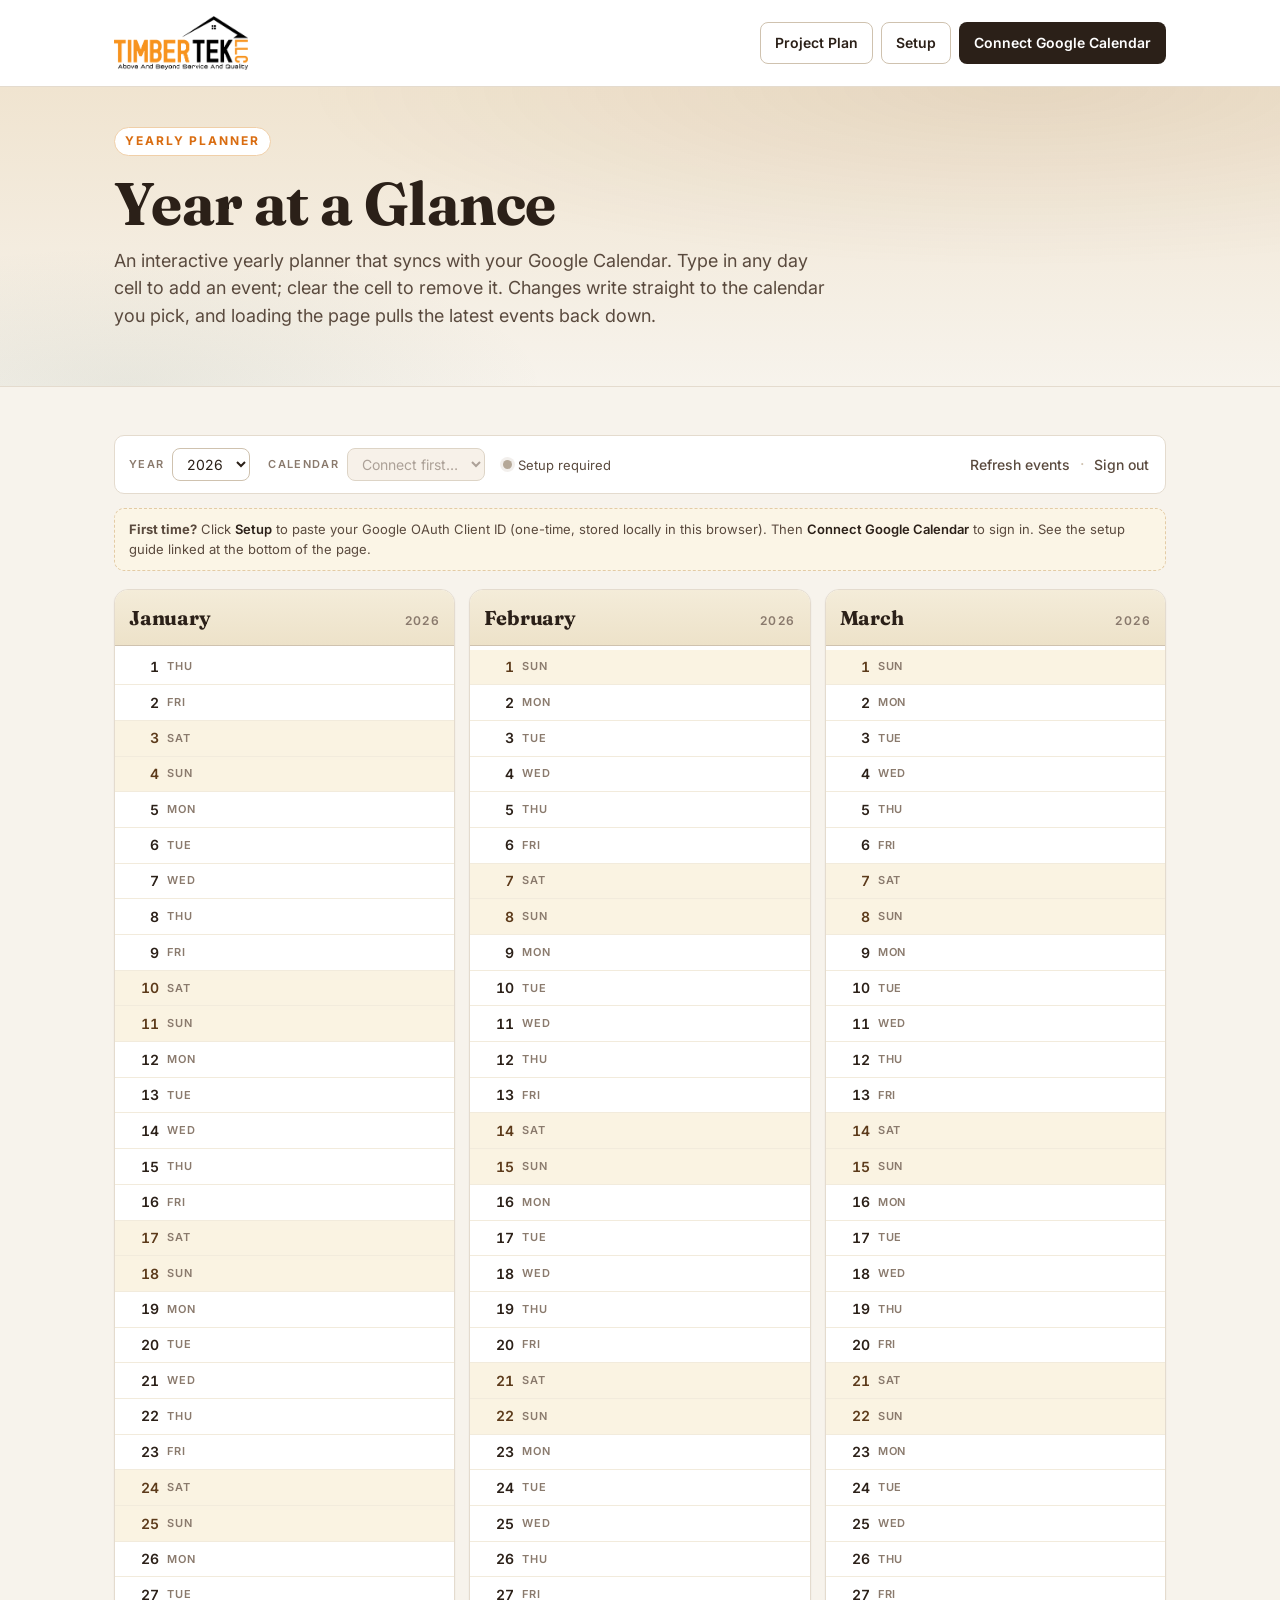
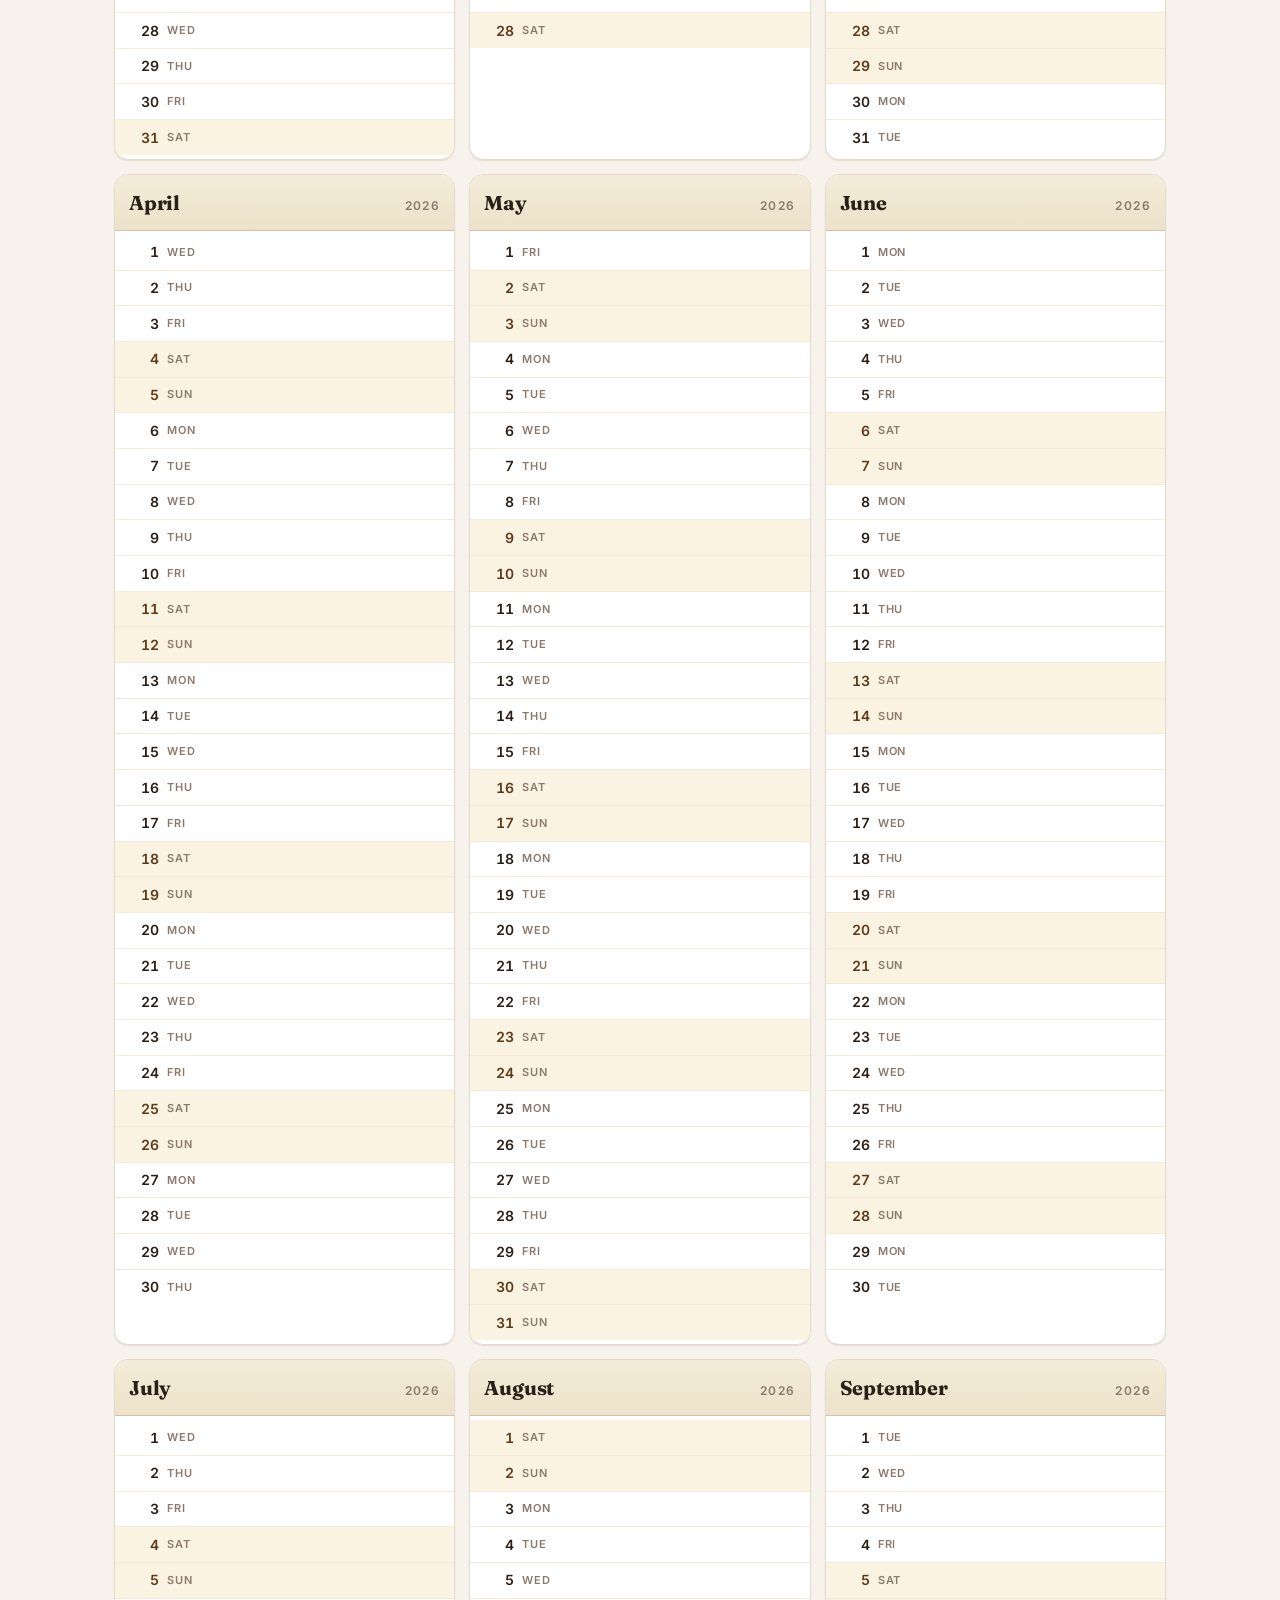
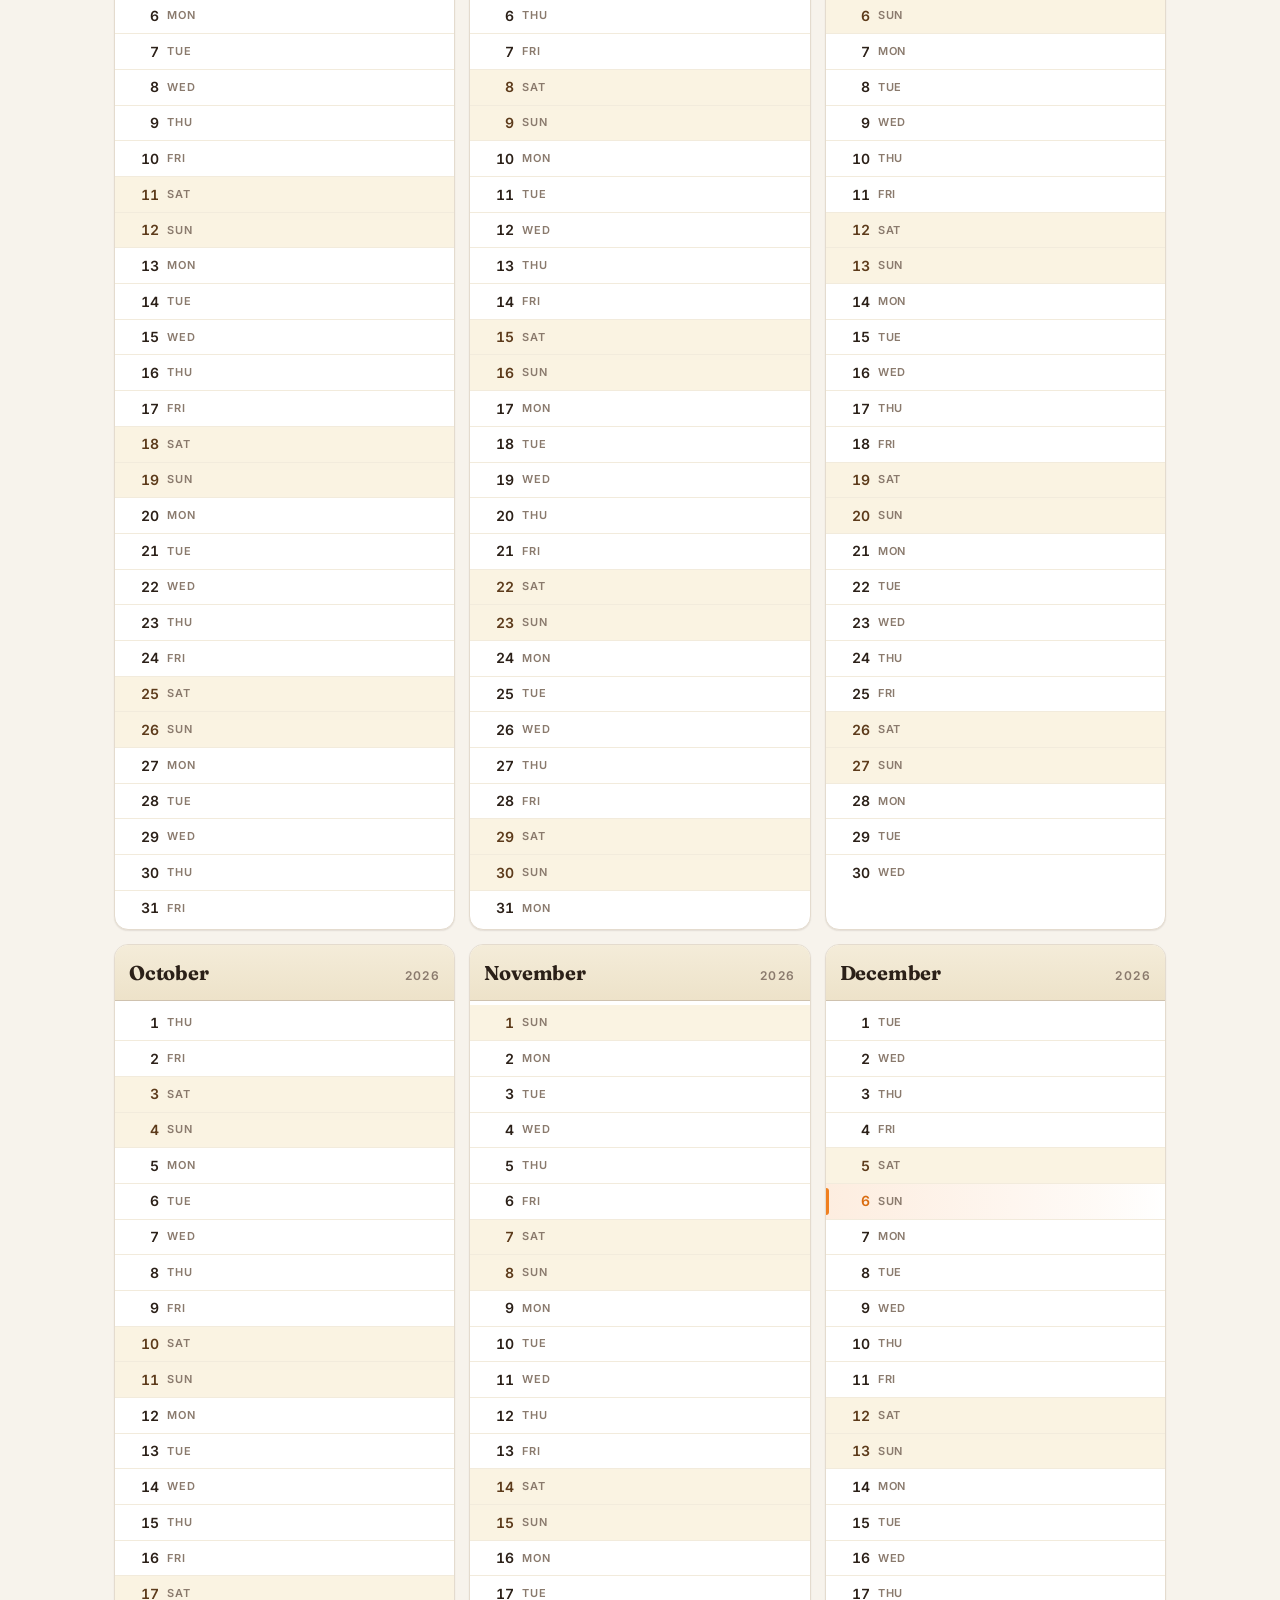
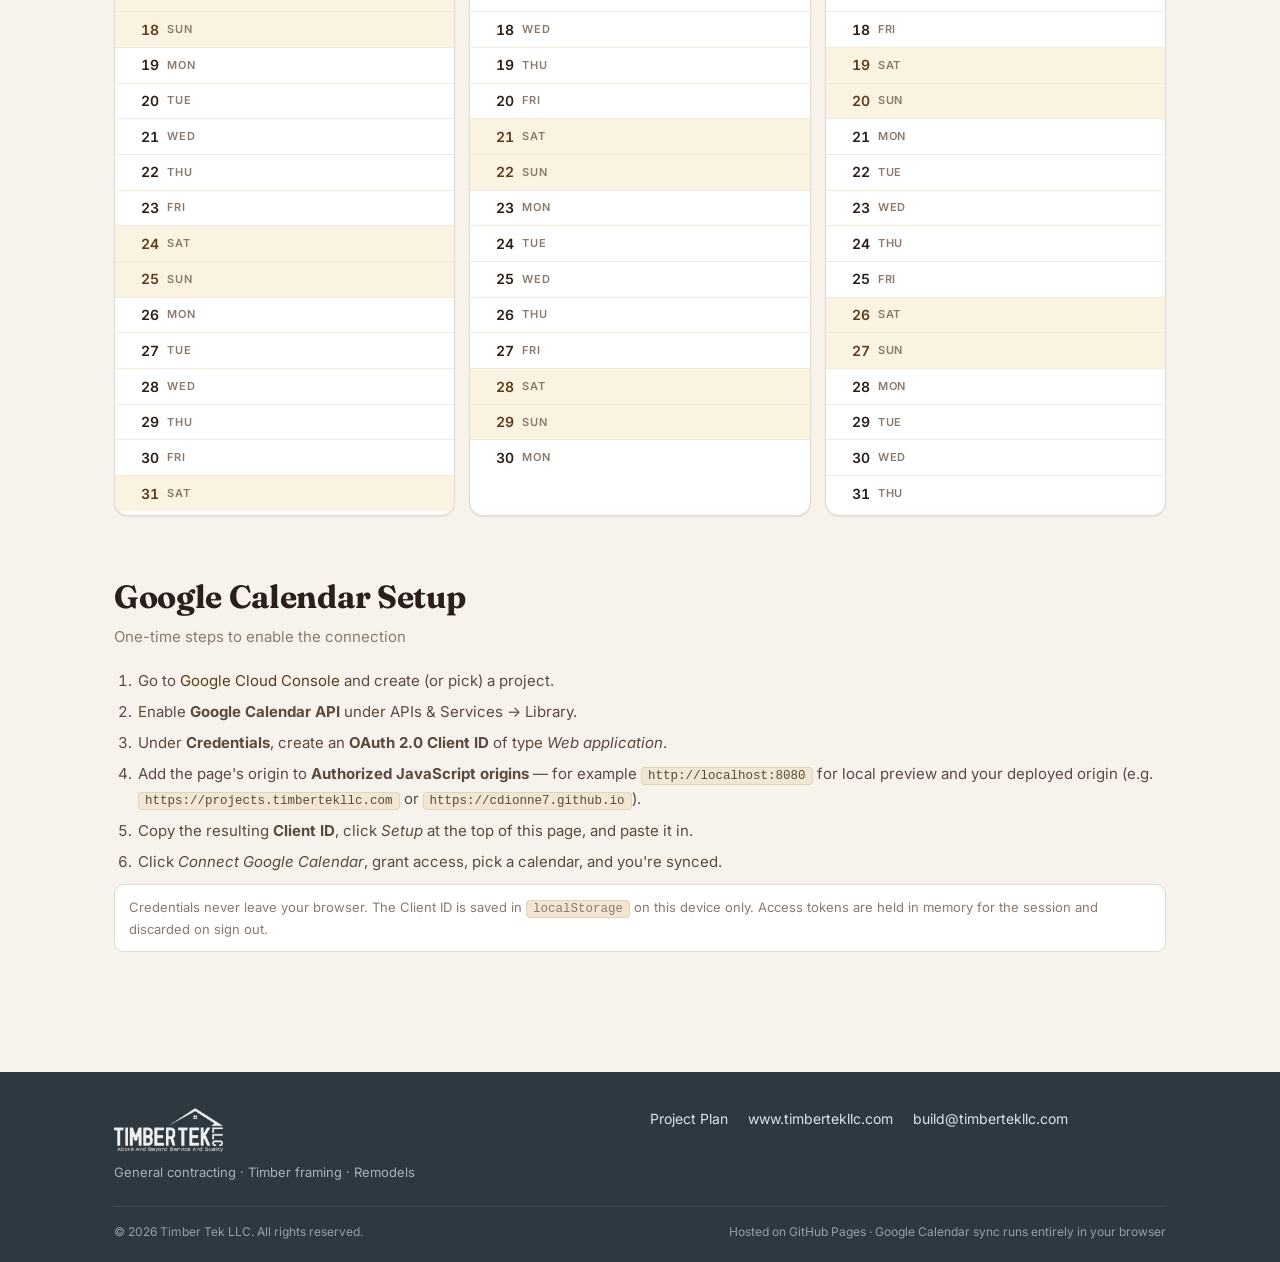
==== calendar.html @ c8330252 "Add interactive yearly planner with Google Calendar two-way sync New calendar.html page renders 12 m" ====
<!DOCTYPE html>
<html lang="en">
<head>
  <meta charset="UTF-8" />
  <meta name="viewport" content="width=device-width, initial-scale=1.0" />
  <title>Yearly Planner — Timber Tek LLC</title>
  <meta name="description" content="Interactive yearly planner with two-way Google Calendar sync." />
  <meta name="theme-color" content="#2b2018" />
  <link rel="preconnect" href="https://fonts.googleapis.com" />
  <link rel="preconnect" href="https://fonts.gstatic.com" crossorigin />
  <link href="https://fonts.googleapis.com/css2?family=Fraunces:opsz,wght@9..144,500;9..144,700&family=Inter:wght@400;500;600;700&display=swap" rel="stylesheet" />
  <link rel="stylesheet" href="styles.css" />
  <link rel="stylesheet" href="calendar.css" />
</head>
<body>
  <a class="skip-link" href="#planner">Skip to content</a>

  <header class="site-header">
    <div class="container header-inner">
      <a class="brand" href="https://www.timbertekllc.com" target="_blank" rel="noopener" aria-label="Timber Tek LLC">
        <img class="brand-logo" src="assets/timbertek-logo.png" alt="Timber Tek LLC — Above And Beyond Service And Quality" width="323" height="130" />
      </a>

      <nav class="header-actions" aria-label="Primary navigation">
        <a class="btn btn-ghost" href="index.html">Project Plan</a>
        <button class="btn btn-ghost" type="button" id="configBtn" title="Set Google OAuth Client ID">Setup</button>
        <button class="btn btn-primary" type="button" id="connectBtn">Connect Google Calendar</button>
      </nav>
    </div>
  </header>

  <section class="hero hero-compact">
    <div class="container hero-inner">
      <div class="hero-eyebrow">Yearly Planner</div>
      <h1 class="hero-title">Year at a Glance</h1>
      <p class="hero-lede">
        An interactive yearly planner that syncs with your Google Calendar. Type in any day cell to add
        an event; clear the cell to remove it. Changes write straight to the calendar you pick, and
        loading the page pulls the latest events back down.
      </p>
    </div>
  </section>

  <main class="container main-content">

    <section id="planner" class="section">
      <div class="planner-toolbar" role="toolbar" aria-label="Planner controls">
        <div class="toolbar-group">
          <label class="toolbar-label" for="yearSelect">Year</label>
          <select id="yearSelect" class="toolbar-select" aria-label="Year"></select>
        </div>

        <div class="toolbar-group">
          <label class="toolbar-label" for="calendarSelect">Calendar</label>
          <select id="calendarSelect" class="toolbar-select" aria-label="Google Calendar" disabled>
            <option value="">Connect first…</option>
          </select>
        </div>

        <div class="toolbar-group toolbar-status">
          <span id="statusDot" class="status-dot status-offline" aria-hidden="true"></span>
          <span id="statusText" class="status-text">Not connected</span>
        </div>

        <div class="toolbar-group toolbar-actions-right">
          <button class="link-btn" type="button" id="refreshBtn" disabled>Refresh events</button>
          <span class="toolbar-sep" aria-hidden="true">&middot;</span>
          <button class="link-btn" type="button" id="signOutBtn" disabled>Sign out</button>
        </div>
      </div>

      <div class="planner-note" id="plannerNote">
        <strong>First time?</strong> Click <em>Setup</em> to paste your Google OAuth Client ID
        (one-time, stored locally in this browser). Then <em>Connect Google Calendar</em> to sign in.
        See the setup guide linked at the bottom of the page.
      </div>

      <div class="year-grid" id="yearGrid" aria-live="polite"></div>
    </section>

    <section class="section" id="setupHelp">
      <header class="section-head">
        <h2 class="section-title">Google Calendar Setup</h2>
        <p class="section-kicker">One-time steps to enable the connection</p>
      </header>
      <ol class="setup-list">
        <li>Go to <a href="https://console.cloud.google.com/" target="_blank" rel="noopener">Google Cloud Console</a> and create (or pick) a project.</li>
        <li>Enable <strong>Google Calendar API</strong> under APIs &amp; Services &rarr; Library.</li>
        <li>Under <strong>Credentials</strong>, create an <strong>OAuth 2.0 Client ID</strong> of type <em>Web application</em>.</li>
        <li>Add the page's origin to <strong>Authorized JavaScript origins</strong> — for example
          <code>http://localhost:8080</code> for local preview and your deployed origin
          (e.g. <code>https://projects.timbertekllc.com</code> or
          <code>https://cdionne7.github.io</code>).</li>
        <li>Copy the resulting <strong>Client ID</strong>, click <em>Setup</em> at the top of this page, and paste it in.</li>
        <li>Click <em>Connect Google Calendar</em>, grant access, pick a calendar, and you're synced.</li>
      </ol>
      <p class="setup-fine">
        Credentials never leave your browser. The Client ID is saved in <code>localStorage</code> on
        this device only. Access tokens are held in memory for the session and discarded on sign out.
      </p>
    </section>
  </main>

  <!-- Config modal -->
  <div class="modal" id="configModal" role="dialog" aria-modal="true" aria-labelledby="configTitle" hidden>
    <div class="modal-backdrop" data-close></div>
    <div class="modal-panel">
      <h2 class="modal-title" id="configTitle">Google OAuth Client ID</h2>
      <p class="modal-desc">
        Paste the Client ID from your Google Cloud project. It looks like
        <code>1234567890-abc...apps.googleusercontent.com</code>.
      </p>
      <label class="modal-field">
        <span>Client ID</span>
        <input type="text" id="clientIdInput" placeholder="xxxxxx.apps.googleusercontent.com" autocomplete="off" spellcheck="false" />
      </label>
      <div class="modal-actions">
        <button type="button" class="btn btn-ghost" data-close>Cancel</button>
        <button type="button" class="btn btn-primary" id="saveConfigBtn">Save</button>
      </div>
    </div>
  </div>

  <footer class="site-footer">
    <div class="container footer-inner">
      <div class="footer-brand">
        <img class="footer-logo" src="assets/timbertek-logo.png" alt="Timber Tek LLC" />
        <div class="footer-tag">General contracting &middot; Timber framing &middot; Remodels</div>
      </div>
      <div class="footer-links">
        <a href="index.html">Project Plan</a>
        <a href="https://www.timbertekllc.com" target="_blank" rel="noopener">www.timbertekllc.com</a>
        <a href="mailto:build@timbertekllc.com">build@timbertekllc.com</a>
      </div>
      <div class="footer-fine">
        <div>&copy; <span id="year"></span> Timber Tek LLC. All rights reserved.</div>
        <div class="footer-note">Hosted on GitHub Pages &middot; Google Calendar sync runs entirely in your browser</div>
      </div>
    </div>
  </footer>

  <script src="https://accounts.google.com/gsi/client" async defer></script>
  <script src="calendar.js" defer></script>
</body>
</html>
---- styles.css ----
/* Stow Barn Remodel — Timber Tek LLC
   Palette: warm neutrals, wood, slate, forest */

:root {
  --bg: #f7f3ec;
  --bg-elev: #ffffff;
  --ink: #2b2018;
  --ink-soft: #5a4a3e;
  --ink-mute: #8a7a6d;
  --line: #e4dbce;
  --line-strong: #cfc2af;

  --wood: #8b5a2b;
  --wood-dark: #5c3a1a;
  --forest: #3a5a3a;
  --forest-dark: #264026;
  --slate: #44525a;
  --slate-dark: #2d3840;
  --barn: #7a2a22;

  /* Pulled from Timber Tek logo */
  --ttek-orange: #f08020;
  --ttek-orange-dark: #d96c10;

  --accent: var(--ttek-orange-dark);
  --accent-ink: #fff;

  --radius: 10px;
  --radius-lg: 14px;
  --shadow-sm: 0 1px 2px rgba(43, 32, 24, 0.06), 0 1px 1px rgba(43, 32, 24, 0.04);
  --shadow-md: 0 2px 4px rgba(43, 32, 24, 0.06), 0 6px 16px rgba(43, 32, 24, 0.08);
  --shadow-lg: 0 4px 8px rgba(43, 32, 24, 0.08), 0 16px 32px rgba(43, 32, 24, 0.10);

  --font-sans: "Inter", system-ui, -apple-system, Segoe UI, Roboto, Helvetica, Arial, sans-serif;
  --font-serif: "Fraunces", Georgia, "Times New Roman", serif;

  --max-w: 1100px;
}

/* Reset */
*, *::before, *::after { box-sizing: border-box; }
html { -webkit-text-size-adjust: 100%; scroll-behavior: smooth; }
body {
  margin: 0;
  font-family: var(--font-sans);
  font-size: 16px;
  line-height: 1.55;
  color: var(--ink);
  background: var(--bg);
  -webkit-font-smoothing: antialiased;
  -moz-osx-font-smoothing: grayscale;
}
img { max-width: 100%; display: block; }
button { font: inherit; cursor: pointer; border: 0; background: transparent; color: inherit; }
a { color: var(--wood-dark); text-decoration: none; }
a:hover { text-decoration: underline; }

.container {
  width: 100%;
  max-width: var(--max-w);
  margin: 0 auto;
  padding: 0 24px;
}

/* Accessibility */
.skip-link {
  position: absolute; left: -9999px; top: 0;
  background: var(--ink); color: #fff; padding: 8px 12px; border-radius: 0 0 8px 0;
}
.skip-link:focus { left: 0; z-index: 100; }

:focus-visible {
  outline: 2px solid var(--wood-dark);
  outline-offset: 2px;
  border-radius: 4px;
}

/* Header */
.site-header {
  background: var(--bg-elev);
  border-bottom: 1px solid var(--line);
  position: sticky; top: 0; z-index: 10;
  backdrop-filter: saturate(1.1);
}
.header-inner {
  display: flex; align-items: center; justify-content: space-between;
  padding-top: 16px; padding-bottom: 16px; gap: 16px;
}
.brand {
  display: inline-flex; align-items: center;
  text-decoration: none;
}
.brand:hover { text-decoration: none; }
.brand-logo {
  height: 54px;
  width: auto;
  display: block;
}

.header-actions { display: flex; gap: 8px; align-items: center; flex-wrap: wrap; }

/* Buttons */
.btn {
  display: inline-flex; align-items: center; justify-content: center;
  padding: 9px 14px; border-radius: 8px;
  font-weight: 600; font-size: 14px;
  border: 1px solid transparent;
  transition: background-color 0.15s ease, border-color 0.15s ease, color 0.15s ease, transform 0.05s ease;
  text-decoration: none; white-space: nowrap;
}
.btn:hover { text-decoration: none; }
.btn:active { transform: translateY(1px); }

.btn-primary { background: var(--ink); color: #fff; }
.btn-primary:hover { background: #3a2b20; }

.btn-ghost {
  background: transparent; color: var(--ink);
  border-color: var(--line-strong);
}
.btn-ghost:hover { background: #f0e7d6; border-color: var(--wood); }

.link-btn {
  color: var(--ink-soft); font-size: 14px; font-weight: 500;
  padding: 4px 2px;
}
.link-btn:hover { color: var(--wood-dark); text-decoration: underline; }

/* Hero */
.hero {
  background:
    linear-gradient(180deg, #f0e4d0 0%, var(--bg) 100%);
  border-bottom: 1px solid var(--line);
  padding: 56px 0 48px;
  position: relative;
  overflow: hidden;
}
.hero::after {
  content: ""; position: absolute; inset: 0;
  background:
    radial-gradient(1200px 300px at 80% 0%, rgba(139, 90, 43, 0.10), transparent 60%),
    radial-gradient(600px 200px at 10% 100%, rgba(58, 90, 58, 0.08), transparent 70%);
  pointer-events: none;
}
.hero-inner { position: relative; z-index: 1; }
.hero-eyebrow {
  display: inline-block; font-size: 12px; letter-spacing: 0.16em; text-transform: uppercase;
  color: var(--ttek-orange-dark); font-weight: 700;
  padding: 4px 10px; border: 1px solid #f0cfa8; border-radius: 999px; background: #fff;
}
.hero-title {
  font-family: var(--font-serif);
  font-weight: 700;
  font-size: clamp(40px, 6vw, 60px);
  line-height: 1.05;
  letter-spacing: -0.01em;
  margin: 16px 0 12px;
}
.hero-lede {
  font-size: clamp(16px, 1.6vw, 18px);
  color: var(--ink-soft);
  max-width: 720px; margin: 0 0 28px;
}
.hero-meta {
  display: flex; flex-wrap: wrap; gap: 20px 32px;
  padding-top: 20px; border-top: 1px dashed var(--line-strong);
}
.meta-item { display: flex; flex-direction: column; }
.meta-label {
  font-size: 11px; letter-spacing: 0.12em; text-transform: uppercase; color: var(--ink-mute); font-weight: 600;
}
.meta-value { font-weight: 600; color: var(--ink); margin-top: 2px; }

/* Main sections */
.main-content { padding: 48px 24px 24px; }
.section { margin-bottom: 56px; scroll-margin-top: 80px; }
.section-head { margin-bottom: 20px; }
.section-title {
  font-family: var(--font-serif);
  font-weight: 700;
  font-size: clamp(26px, 3vw, 32px);
  margin: 0 0 4px;
  letter-spacing: -0.01em;
}
.section-kicker { color: var(--ink-mute); margin: 0; font-size: 15px; }

/* Overview grid */
.overview-grid {
  display: grid;
  grid-template-columns: repeat(auto-fill, minmax(220px, 1fr));
  gap: 12px;
}
.overview-card {
  background: var(--bg-elev);
  border: 1px solid var(--line);
  border-radius: var(--radius);
  padding: 14px 16px;
  box-shadow: var(--shadow-sm);
  display: flex; align-items: center; gap: 10px;
  font-weight: 500;
}
.overview-dot {
  width: 8px; height: 8px; border-radius: 50%; flex: 0 0 auto;
  background: var(--wood);
}

/* Schedule toolbar */
.schedule-toolbar {
  display: flex; flex-wrap: wrap; justify-content: space-between; align-items: center;
  gap: 12px; margin-bottom: 16px;
  padding: 12px 14px;
  background: var(--bg-elev);
  border: 1px solid var(--line);
  border-radius: var(--radius);
}
.filter-group { display: flex; flex-wrap: wrap; gap: 6px; }
.chip {
  font-size: 13px; font-weight: 500;
  padding: 6px 12px;
  border-radius: 999px;
  border: 1px solid var(--line-strong);
  background: #fff;
  color: var(--ink-soft);
  transition: background 0.15s ease, color 0.15s ease, border-color 0.15s ease;
}
.chip:hover { background: #f0e7d6; color: var(--ink); }
.chip-active {
  background: var(--ink); color: #fff; border-color: var(--ink);
}
.chip-active:hover { background: var(--ink); color: #fff; }
.toolbar-actions { display: flex; align-items: center; gap: 4px; }
.toolbar-sep { color: var(--line-strong); }

/* Timeline */
.timeline {
  list-style: none; margin: 0; padding: 0;
  position: relative;
}
.timeline::before {
  content: ""; position: absolute;
  left: 18px; top: 8px; bottom: 8px;
  width: 2px;
  background: linear-gradient(180deg, var(--line-strong) 0%, var(--line) 100%);
  border-radius: 2px;
}

.phase {
  position: relative;
  margin-left: 48px;
  margin-bottom: 14px;
  background: var(--bg-elev);
  border: 1px solid var(--line);
  border-radius: var(--radius-lg);
  box-shadow: var(--shadow-sm);
  transition: box-shadow 0.2s ease, border-color 0.2s ease;
}
.phase:hover { box-shadow: var(--shadow-md); border-color: var(--line-strong); }
.phase.phase-open { box-shadow: var(--shadow-md); }
.phase.is-hidden { display: none; }

.phase::before {
  content: ""; position: absolute;
  left: -37px; top: 24px;
  width: 14px; height: 14px;
  border-radius: 50%;
  background: var(--bg-elev);
  border: 3px solid var(--ttek-orange);
  box-shadow: 0 0 0 3px var(--bg);
}

.phase-head {
  width: 100%;
  display: grid;
  grid-template-columns: auto 1fr auto;
  align-items: center;
  gap: 14px;
  padding: 18px 20px;
  text-align: left;
  border-radius: var(--radius-lg);
}
.phase-head:hover { background: #faf5ea; }
.phase-index {
  font-family: var(--font-serif); font-size: 22px; font-weight: 700;
  color: var(--ttek-orange-dark);
  min-width: 32px;
}
.phase-title-wrap { min-width: 0; }
.phase-timeframe {
  font-size: 12px; letter-spacing: 0.12em; text-transform: uppercase;
  color: var(--ink-mute); font-weight: 600;
}
.phase-title {
  font-family: var(--font-serif);
  font-size: 20px; font-weight: 700; margin: 2px 0 0;
  letter-spacing: -0.005em;
}
.phase-meta {
  display: flex; align-items: center; gap: 10px;
}
.phase-caret {
  width: 24px; height: 24px; display: grid; place-items: center;
  color: var(--ink-mute);
  transition: transform 0.2s ease;
}
.phase-open .phase-caret { transform: rotate(180deg); }

.phase-body {
  display: none;
  padding: 0 20px 20px;
  border-top: 1px solid var(--line);
}
.phase-open .phase-body { display: block; padding-top: 16px; }

.phase-focus {
  color: var(--ink-soft);
  font-size: 14px;
  margin: 0 0 14px;
  padding-left: 12px;
  border-left: 3px solid var(--line-strong);
}
.phase-tasks {
  list-style: none; padding: 0; margin: 0;
  display: grid; gap: 8px;
}
.phase-tasks li {
  display: grid;
  grid-template-columns: 20px 1fr;
  gap: 10px;
  align-items: start;
  font-size: 15px;
  color: var(--ink);
}
.phase-tasks li::before {
  content: ""; display: block;
  width: 6px; height: 6px; border-radius: 50%;
  background: var(--wood);
  margin-top: 9px; margin-left: 6px;
}

/* Category tags */
.tag {
  display: inline-flex; align-items: center; gap: 6px;
  font-size: 11px; font-weight: 700; letter-spacing: 0.08em; text-transform: uppercase;
  padding: 4px 10px; border-radius: 999px;
  border: 1px solid transparent;
}
.tag::before {
  content: ""; width: 6px; height: 6px; border-radius: 50%; background: currentColor;
}
.tag-Milestone   { color: #6a4a0f; background: #fbf1d9; border-color: #ead7a8; }
.tag-Structural  { color: var(--wood-dark); background: #f4e4cf; border-color: #e3cba5; }
.tag-Concrete    { color: var(--slate-dark); background: #e4e8eb; border-color: #c9d1d8; }
.tag-Roofing     { color: #5a2a22; background: #f1dad6; border-color: #e1bab5; }
.tag-Exterior    { color: var(--forest-dark); background: #dde7dd; border-color: #bdcebd; }
.tag-Electrical  { color: #6b4e00; background: #fbf0c2; border-color: #ead58b; }
.tag-Finish      { color: #3a3344; background: #e4e0ec; border-color: #c8c0d6; }

/* Scope */
.scope-grid {
  display: grid;
  grid-template-columns: repeat(auto-fill, minmax(260px, 1fr));
  gap: 14px;
}
.scope-card {
  background: var(--bg-elev);
  border: 1px solid var(--line);
  border-radius: var(--radius);
  padding: 18px 18px 16px;
  box-shadow: var(--shadow-sm);
}
.scope-card h3 {
  font-family: var(--font-serif);
  font-size: 18px; margin: 0 0 10px;
  display: flex; align-items: center; gap: 8px;
}
.scope-card h3::before {
  content: ""; width: 10px; height: 10px; border-radius: 2px;
  background: var(--wood);
}
.scope-card ul { list-style: none; padding: 0; margin: 0; display: grid; gap: 6px; }
.scope-card li { font-size: 14px; color: var(--ink-soft); padding-left: 14px; position: relative; }
.scope-card li::before {
  content: "·"; position: absolute; left: 4px; top: -2px; color: var(--wood); font-weight: 700;
}

/* Notes */
.callout {
  margin: 0 0 24px;
  padding: 18px 22px;
  border-left: 4px solid var(--forest);
  background: #eef2ea;
  color: var(--ink);
  border-radius: 0 var(--radius) var(--radius) 0;
  font-style: italic;
}
.notes-grid {
  display: grid;
  grid-template-columns: repeat(auto-fit, minmax(280px, 1fr));
  gap: 14px;
}
.note-card {
  background: var(--bg-elev);
  border: 1px solid var(--line);
  border-radius: var(--radius);
  padding: 18px 20px;
  box-shadow: var(--shadow-sm);
}
.note-card h3 {
  font-family: var(--font-serif); font-size: 18px; margin: 0 0 8px;
}
.note-card p { margin: 0; color: var(--ink-soft); font-size: 15px; }

/* Footer */
.site-footer {
  margin-top: 40px;
  background: var(--slate-dark);
  color: #dfe3e7;
  padding: 36px 0 24px;
}
.footer-inner {
  display: grid; gap: 20px;
  grid-template-columns: 1fr;
}
.footer-logo {
  height: 44px; width: auto; display: block; margin-bottom: 10px;
  filter: brightness(0) invert(1) opacity(0.92);
}
.footer-name { font-family: var(--font-serif); font-weight: 700; font-size: 20px; color: #fff; }
.footer-tag { font-size: 13px; color: #a9b2ba; margin-top: 2px; }
.footer-links { display: flex; flex-wrap: wrap; gap: 8px 20px; }
.footer-links a { color: #dfe3e7; font-size: 14px; }
.footer-links a:hover { color: #fff; }
.footer-fine {
  display: flex; justify-content: space-between; flex-wrap: wrap; gap: 6px;
  font-size: 12px; color: #97a0a8;
  border-top: 1px solid #3c4a54;
  padding-top: 16px; margin-top: 4px;
}

/* Responsive */
@media (min-width: 720px) {
  .footer-inner {
    grid-template-columns: 1fr 1fr;
    align-items: start;
  }
  .footer-fine { grid-column: 1 / -1; }
}
@media (max-width: 640px) {
  .header-inner { flex-direction: column; align-items: flex-start; gap: 12px; }
  .brand-logo { height: 46px; }
  .header-actions { width: 100%; }
  .header-actions .btn { flex: 1; }
  .phase { margin-left: 36px; }
  .phase::before { left: -28px; }
  .timeline::before { left: 10px; }
  .phase-head { grid-template-columns: 1fr auto; padding: 16px; }
  .phase-index { display: none; }
}

/* Print */
@media print {
  :root { --bg: #fff; }
  body { background: #fff; color: #000; font-size: 11pt; }
  .site-header, .site-footer, .schedule-toolbar, .hero::after { display: none !important; }
  .hero { padding: 16px 0; background: #fff; border-bottom: 1px solid #000; }
  .hero-title { font-size: 28pt; }
  .hero-lede { font-size: 11pt; color: #333; }
  .main-content { padding: 12px 0; }
  .section { margin-bottom: 20px; page-break-inside: avoid; }
  .overview-card, .scope-card, .note-card, .phase, .callout {
    box-shadow: none;
    border-color: #ccc;
  }
  .phase-body { display: block !important; padding: 0 16px 14px; }
  .phase-caret { display: none; }
  .timeline::before { background: #bbb; }
  .phase::before { border-color: #555; box-shadow: 0 0 0 3px #fff; }
  a { color: #000; text-decoration: none; }
  .btn, .link-btn { display: none; }
}
---- calendar.css ----
/* Yearly planner — additive styles on top of styles.css */

.hero-compact { padding: 40px 0 28px; }

/* Toolbar */
.planner-toolbar {
  display: flex; flex-wrap: wrap; align-items: center; gap: 12px 18px;
  padding: 12px 14px;
  margin-bottom: 14px;
  background: var(--bg-elev);
  border: 1px solid var(--line);
  border-radius: var(--radius);
}
.toolbar-group {
  display: flex; align-items: center; gap: 8px;
}
.toolbar-label {
  font-size: 11px; letter-spacing: 0.12em; text-transform: uppercase;
  color: var(--ink-mute); font-weight: 600;
}
.toolbar-select {
  font: inherit;
  font-size: 14px;
  padding: 6px 10px;
  border-radius: 8px;
  border: 1px solid var(--line-strong);
  background: #fff;
  color: var(--ink);
}
.toolbar-select:disabled {
  color: var(--ink-mute);
  background: #f4ece0;
  cursor: not-allowed;
}
.toolbar-actions-right { margin-left: auto; }
.toolbar-status { gap: 6px; }

.status-dot {
  width: 9px; height: 9px; border-radius: 50%;
  display: inline-block;
  background: var(--ink-mute);
  box-shadow: 0 0 0 3px rgba(138, 122, 109, 0.15);
}
.status-offline { background: #b5a898; box-shadow: 0 0 0 3px rgba(181, 168, 152, 0.18); }
.status-ok      { background: #3a8a3a; box-shadow: 0 0 0 3px rgba(58, 138, 58, 0.18); }
.status-busy    { background: var(--ttek-orange); box-shadow: 0 0 0 3px rgba(240, 128, 32, 0.20); animation: pulse 1.1s ease-in-out infinite; }
.status-error   { background: var(--barn); box-shadow: 0 0 0 3px rgba(122, 42, 34, 0.22); }

@keyframes pulse {
  0%,100% { transform: scale(1);   opacity: 1; }
  50%     { transform: scale(1.25); opacity: 0.65; }
}
.status-text { font-size: 13px; color: var(--ink-soft); }

.planner-note {
  font-size: 13px;
  color: var(--ink-soft);
  background: #fbf5e6;
  border: 1px dashed #e3cba5;
  border-radius: var(--radius);
  padding: 10px 14px;
  margin-bottom: 18px;
}
.planner-note em { font-style: normal; font-weight: 600; color: var(--ink); }
.planner-note.is-hidden { display: none; }

/* Year grid */
.year-grid {
  display: grid;
  grid-template-columns: repeat(auto-fill, minmax(280px, 1fr));
  gap: 14px;
}

.month-card {
  background: var(--bg-elev);
  border: 1px solid var(--line);
  border-radius: var(--radius-lg);
  box-shadow: var(--shadow-sm);
  overflow: hidden;
  display: flex;
  flex-direction: column;
}

.month-head {
  display: flex; align-items: baseline; justify-content: space-between;
  padding: 12px 14px;
  background: linear-gradient(180deg, #f4ecd9 0%, #ede2c9 100%);
  border-bottom: 1px solid var(--line-strong);
}
.month-name {
  font-family: var(--font-serif);
  font-weight: 700;
  font-size: 20px;
  letter-spacing: -0.01em;
  margin: 0;
  color: var(--ink);
}
.month-year {
  font-size: 12px;
  letter-spacing: 0.12em;
  text-transform: uppercase;
  color: var(--ink-mute);
  font-weight: 600;
}

.day-list {
  list-style: none;
  margin: 0;
  padding: 4px 0;
}

.day-row {
  display: grid;
  grid-template-columns: 34px 42px 1fr;
  align-items: center;
  gap: 8px;
  padding: 3px 10px;
  border-top: 1px solid #f2ebdc;
  min-height: 32px;
  position: relative;
}
.day-row:first-child { border-top: 0; }

.day-num {
  text-align: right;
  font-variant-numeric: tabular-nums;
  font-weight: 600;
  color: var(--ink);
  font-size: 14px;
}
.day-dow {
  font-size: 11px;
  letter-spacing: 0.08em;
  text-transform: uppercase;
  color: var(--ink-mute);
  font-weight: 600;
}

.day-row.is-weekend { background: #faf3e2; }
.day-row.is-weekend .day-num { color: var(--wood-dark); }
.day-row.is-today {
  background: linear-gradient(90deg, rgba(240,128,32,0.14) 0%, rgba(240,128,32,0.04) 80%, transparent 100%);
}
.day-row.is-today .day-num { color: var(--ttek-orange-dark); }
.day-row.is-today::before {
  content: ""; position: absolute; left: 0; top: 4px; bottom: 4px;
  width: 3px; background: var(--ttek-orange); border-radius: 0 3px 3px 0;
}

.day-input {
  font: inherit;
  font-size: 14px;
  color: var(--ink);
  background: transparent;
  border: 0;
  border-bottom: 1px dashed transparent;
  outline: 0;
  padding: 3px 4px;
  width: 100%;
  min-width: 0;
  border-radius: 2px;
  transition: border-color 0.15s ease, background-color 0.15s ease;
}
.day-input::placeholder { color: #c6b9a6; font-style: italic; }
.day-input:hover { border-bottom-color: var(--line-strong); }
.day-input:focus {
  border-bottom-color: var(--wood-dark);
  background: #fffdf5;
}
.day-input:disabled {
  color: var(--ink-mute);
  cursor: not-allowed;
}

.day-row.is-saving .day-input { background: #fff8ec; }
.day-row.is-error .day-input { background: #fbecea; border-bottom-color: var(--barn); }
.day-row.is-multi { position: relative; }
.day-more {
  font-size: 10px;
  color: var(--ink-mute);
  background: #eee3cf;
  border-radius: 999px;
  padding: 1px 7px;
  margin-left: 6px;
  cursor: help;
  flex: 0 0 auto;
}

/* Modal */
.modal {
  position: fixed; inset: 0;
  z-index: 100;
  display: grid; place-items: center;
}
.modal[hidden] { display: none; }
.modal-backdrop {
  position: absolute; inset: 0;
  background: rgba(43, 32, 24, 0.48);
  backdrop-filter: blur(2px);
}
.modal-panel {
  position: relative;
  background: var(--bg-elev);
  border-radius: var(--radius-lg);
  box-shadow: var(--shadow-lg);
  padding: 22px 24px;
  width: min(520px, calc(100vw - 32px));
  border: 1px solid var(--line);
}
.modal-title {
  font-family: var(--font-serif);
  font-size: 22px;
  margin: 0 0 6px;
}
.modal-desc { color: var(--ink-soft); font-size: 14px; margin: 0 0 16px; }
.modal-desc code, .setup-fine code, .setup-list code {
  font-family: ui-monospace, SFMono-Regular, Menlo, Consolas, monospace;
  font-size: 12.5px;
  background: #f1e7d4;
  border: 1px solid #e3d4b8;
  padding: 1px 6px;
  border-radius: 4px;
}
.modal-field { display: grid; gap: 6px; margin-bottom: 18px; }
.modal-field span {
  font-size: 12px; letter-spacing: 0.1em; text-transform: uppercase;
  color: var(--ink-mute); font-weight: 600;
}
.modal-field input {
  font: inherit;
  padding: 10px 12px;
  border-radius: 8px;
  border: 1px solid var(--line-strong);
  background: #fff;
}
.modal-field input:focus { outline: 2px solid var(--wood-dark); outline-offset: 1px; }
.modal-actions { display: flex; justify-content: flex-end; gap: 8px; }

/* Setup help */
.setup-list {
  margin: 0 0 10px 22px;
  padding: 0;
  display: grid; gap: 8px;
  color: var(--ink-soft);
  font-size: 15px;
}
.setup-list li { padding-left: 2px; }
.setup-fine {
  font-size: 13px; color: var(--ink-mute);
  background: var(--bg-elev);
  border: 1px solid var(--line);
  border-radius: var(--radius);
  padding: 12px 14px;
  margin-top: 6px;
}

/* Responsive */
@media (max-width: 640px) {
  .planner-toolbar { gap: 10px; }
  .toolbar-actions-right { margin-left: 0; }
  .year-grid { grid-template-columns: 1fr; }
  .day-row { grid-template-columns: 30px 38px 1fr; }
}

/* Print — one compact page-ish view */
@media print {
  .planner-toolbar, .planner-note, #setupHelp, .modal { display: none !important; }
  .year-grid { grid-template-columns: repeat(3, 1fr); gap: 6px; }
  .month-card { box-shadow: none; border-color: #bbb; break-inside: avoid; }
  .month-head { background: #f2ebdc; }
  .day-input { border-bottom: 0; }
}
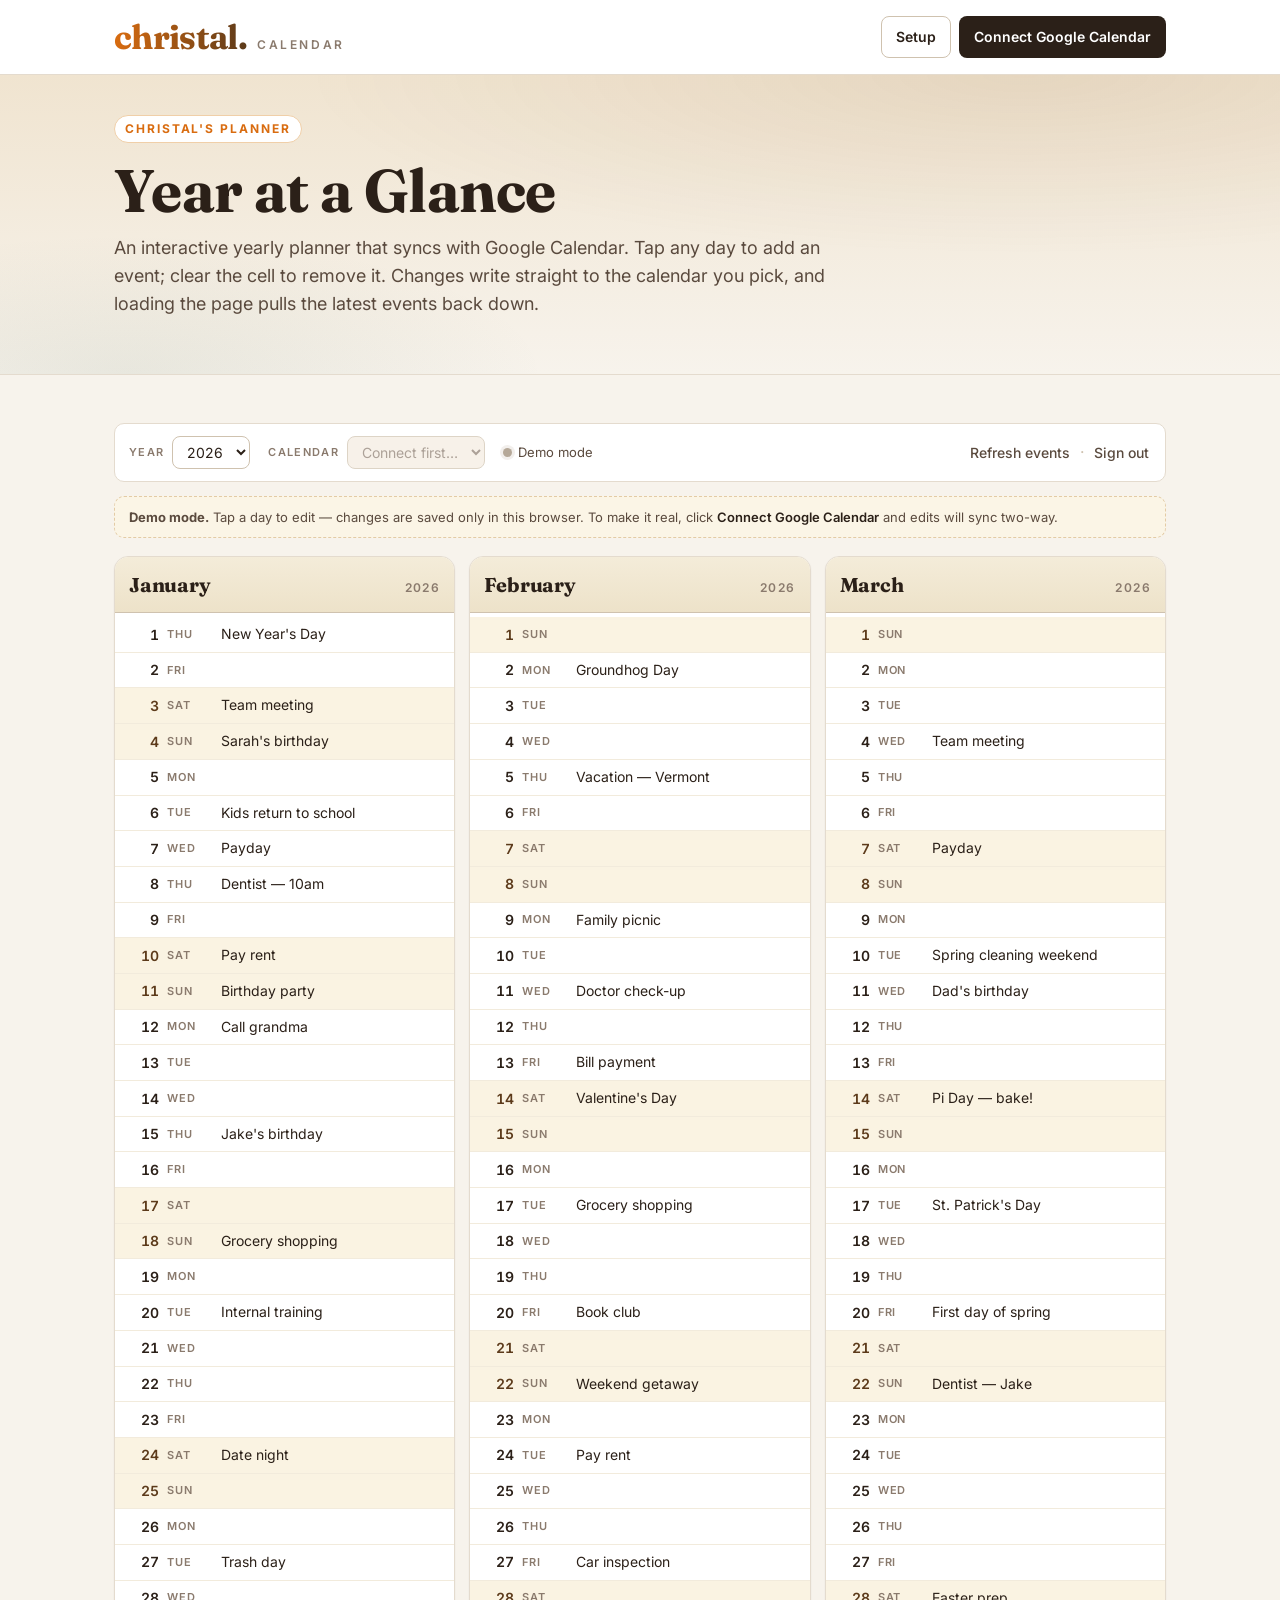
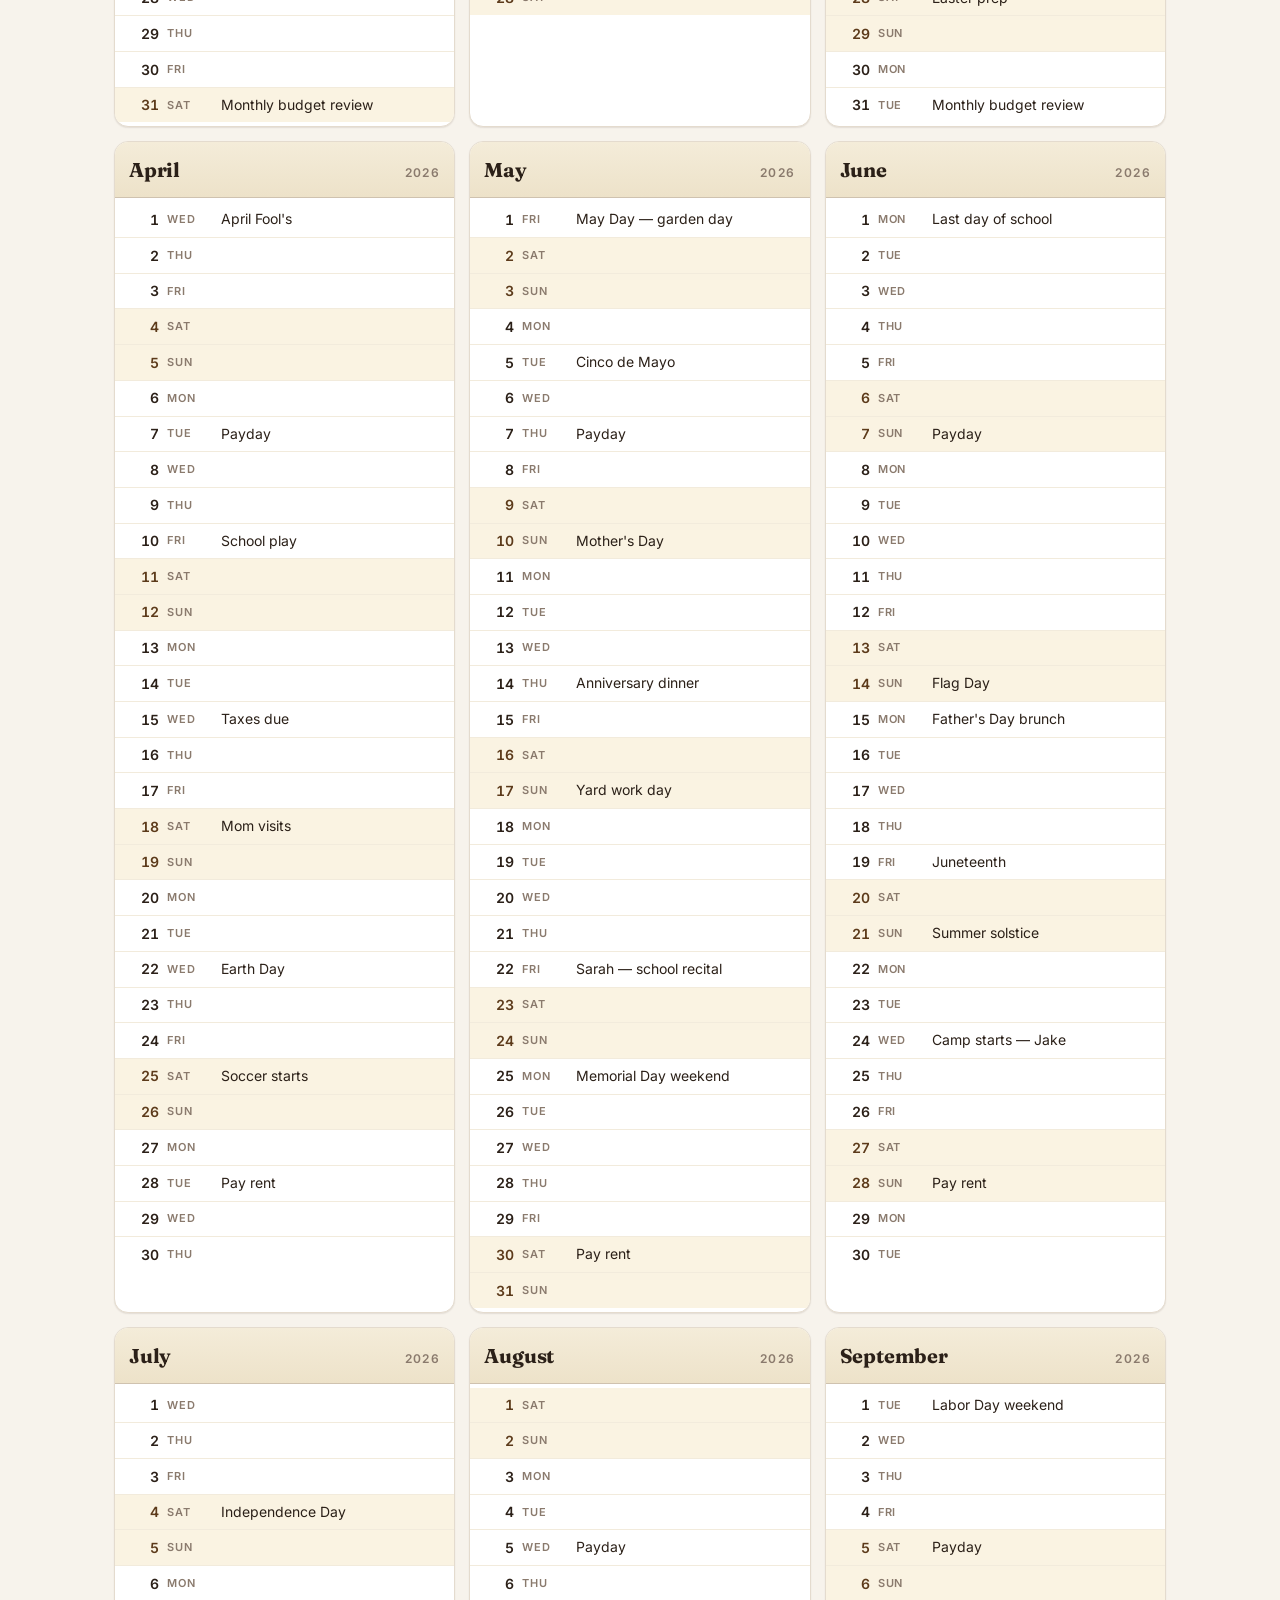
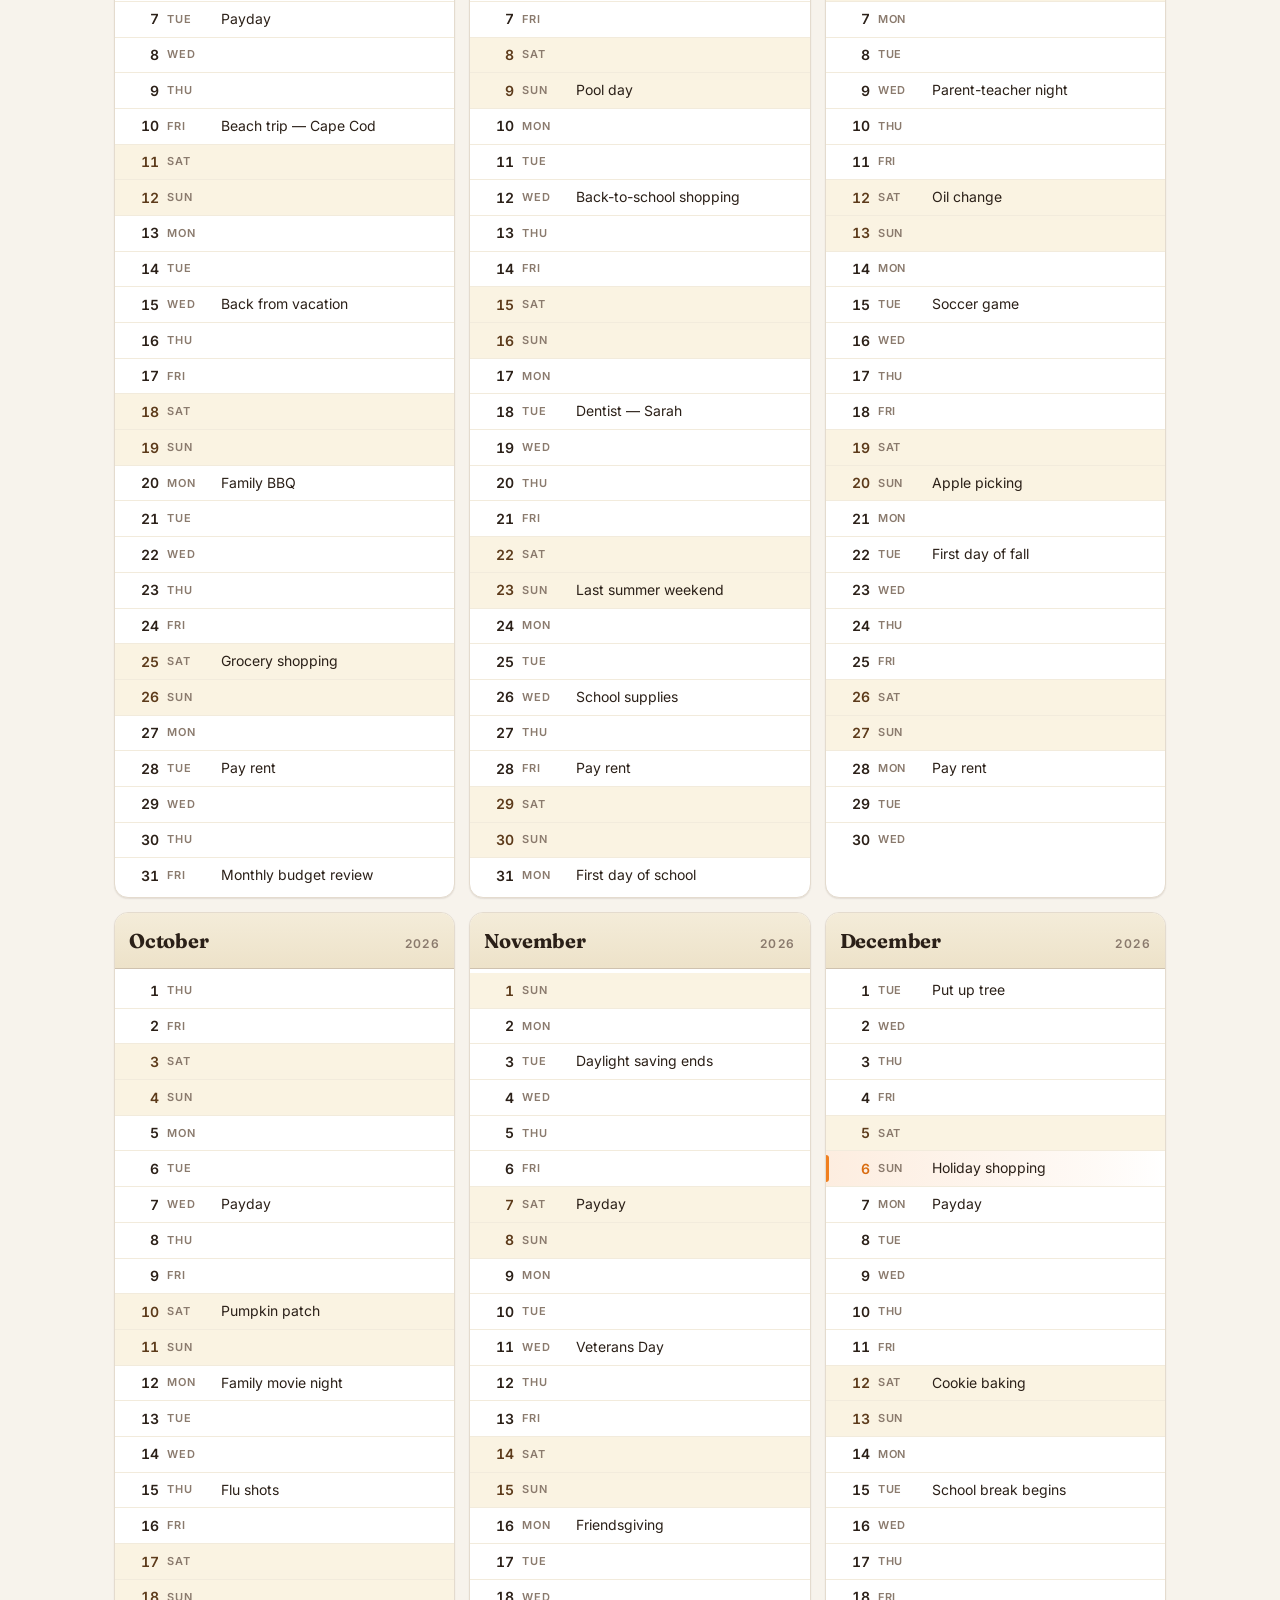
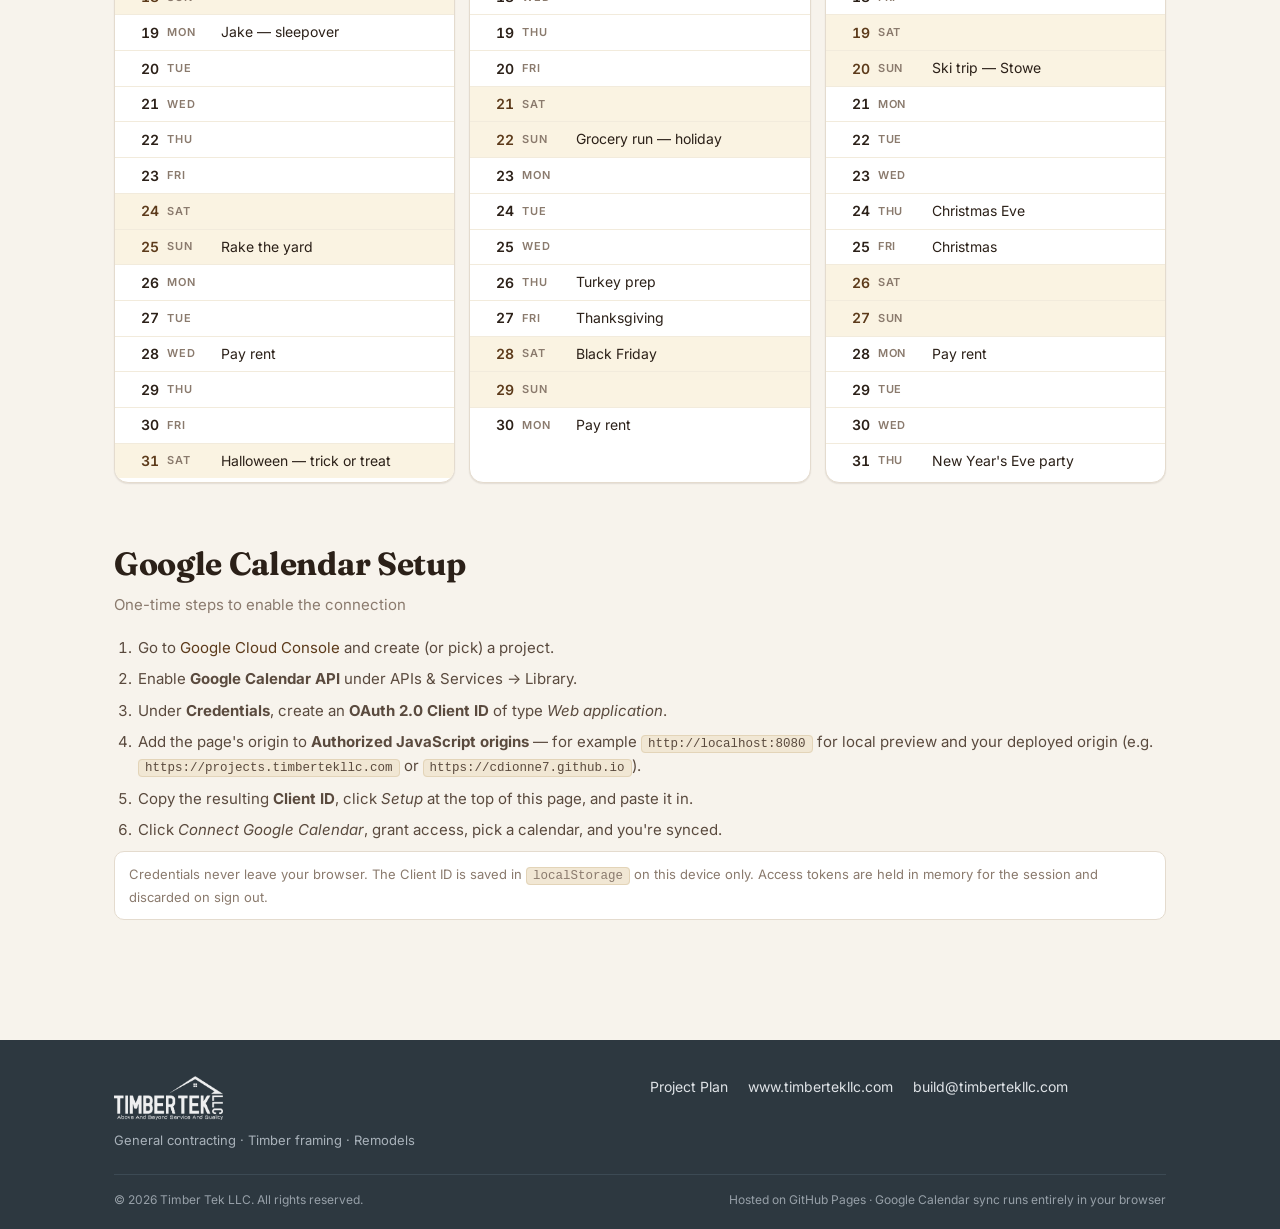
==== commit 462b68d4: "Rebrand calendar page as christal. calendar Swap the Timber Tek logo in the calendar header for a 'c" ====
--- a/calendar.html
+++ b/calendar.html
@@ -3,8 +3,8 @@
 <head>
   <meta charset="UTF-8" />
   <meta name="viewport" content="width=device-width, initial-scale=1.0" />
-  <title>Yearly Planner — Timber Tek LLC</title>
-  <meta name="description" content="Interactive yearly planner with two-way Google Calendar sync." />
+  <title>christal. calendar</title>
+  <meta name="description" content="Christal's interactive yearly planner with two-way Google Calendar sync." />
   <meta name="theme-color" content="#2b2018" />
   <link rel="preconnect" href="https://fonts.googleapis.com" />
   <link rel="preconnect" href="https://fonts.gstatic.com" crossorigin />
@@ -17,12 +17,12 @@
 
   <header class="site-header">
     <div class="container header-inner">
-      <a class="brand" href="https://www.timbertekllc.com" target="_blank" rel="noopener" aria-label="Timber Tek LLC">
-        <img class="brand-logo" src="assets/timbertek-logo.png" alt="Timber Tek LLC — Above And Beyond Service And Quality" width="323" height="130" />
+      <a class="brand brand-christal" href="calendar.html" aria-label="Christal Calendar">
+        <span class="christal-mark">christal.</span>
+        <span class="christal-sub">calendar</span>
       </a>
 
       <nav class="header-actions" aria-label="Primary navigation">
-        <a class="btn btn-ghost" href="index.html">Project Plan</a>
         <button class="btn btn-ghost" type="button" id="configBtn" title="Set Google OAuth Client ID">Setup</button>
         <button class="btn btn-primary" type="button" id="connectBtn">Connect Google Calendar</button>
       </nav>
@@ -31,12 +31,12 @@
 
   <section class="hero hero-compact">
     <div class="container hero-inner">
-      <div class="hero-eyebrow">Yearly Planner</div>
+      <div class="hero-eyebrow">Christal's Planner</div>
       <h1 class="hero-title">Year at a Glance</h1>
       <p class="hero-lede">
-        An interactive yearly planner that syncs with your Google Calendar. Type in any day cell to add
-        an event; clear the cell to remove it. Changes write straight to the calendar you pick, and
-        loading the page pulls the latest events back down.
+        An interactive yearly planner that syncs with Google Calendar. Tap any day to add an event;
+        clear the cell to remove it. Changes write straight to the calendar you pick, and loading the
+        page pulls the latest events back down.
       </p>
     </div>
   </section>
--- a/calendar.css
+++ b/calendar.css
@@ -1,4 +1,37 @@
 /* Yearly planner — additive styles on top of styles.css */
+
+/* Christal. Calendar wordmark */
+.brand-christal {
+  display: inline-flex;
+  align-items: baseline;
+  gap: 10px;
+  text-decoration: none;
+  line-height: 1;
+}
+.brand-christal:hover { text-decoration: none; }
+.christal-mark {
+  font-family: var(--font-serif);
+  font-weight: 700;
+  font-size: 34px;
+  letter-spacing: -0.02em;
+  color: var(--ink);
+  background: linear-gradient(90deg, var(--ttek-orange-dark) 0%, var(--wood-dark) 100%);
+  -webkit-background-clip: text;
+          background-clip: text;
+  -webkit-text-fill-color: transparent;
+}
+.christal-sub {
+  font-family: var(--font-sans);
+  font-weight: 600;
+  font-size: 12px;
+  letter-spacing: 0.22em;
+  text-transform: uppercase;
+  color: var(--ink-mute);
+}
+@media (max-width: 640px) {
+  .christal-mark { font-size: 28px; }
+  .christal-sub  { font-size: 11px; letter-spacing: 0.18em; }
+}
 
 .hero-compact { padding: 40px 0 28px; }
 
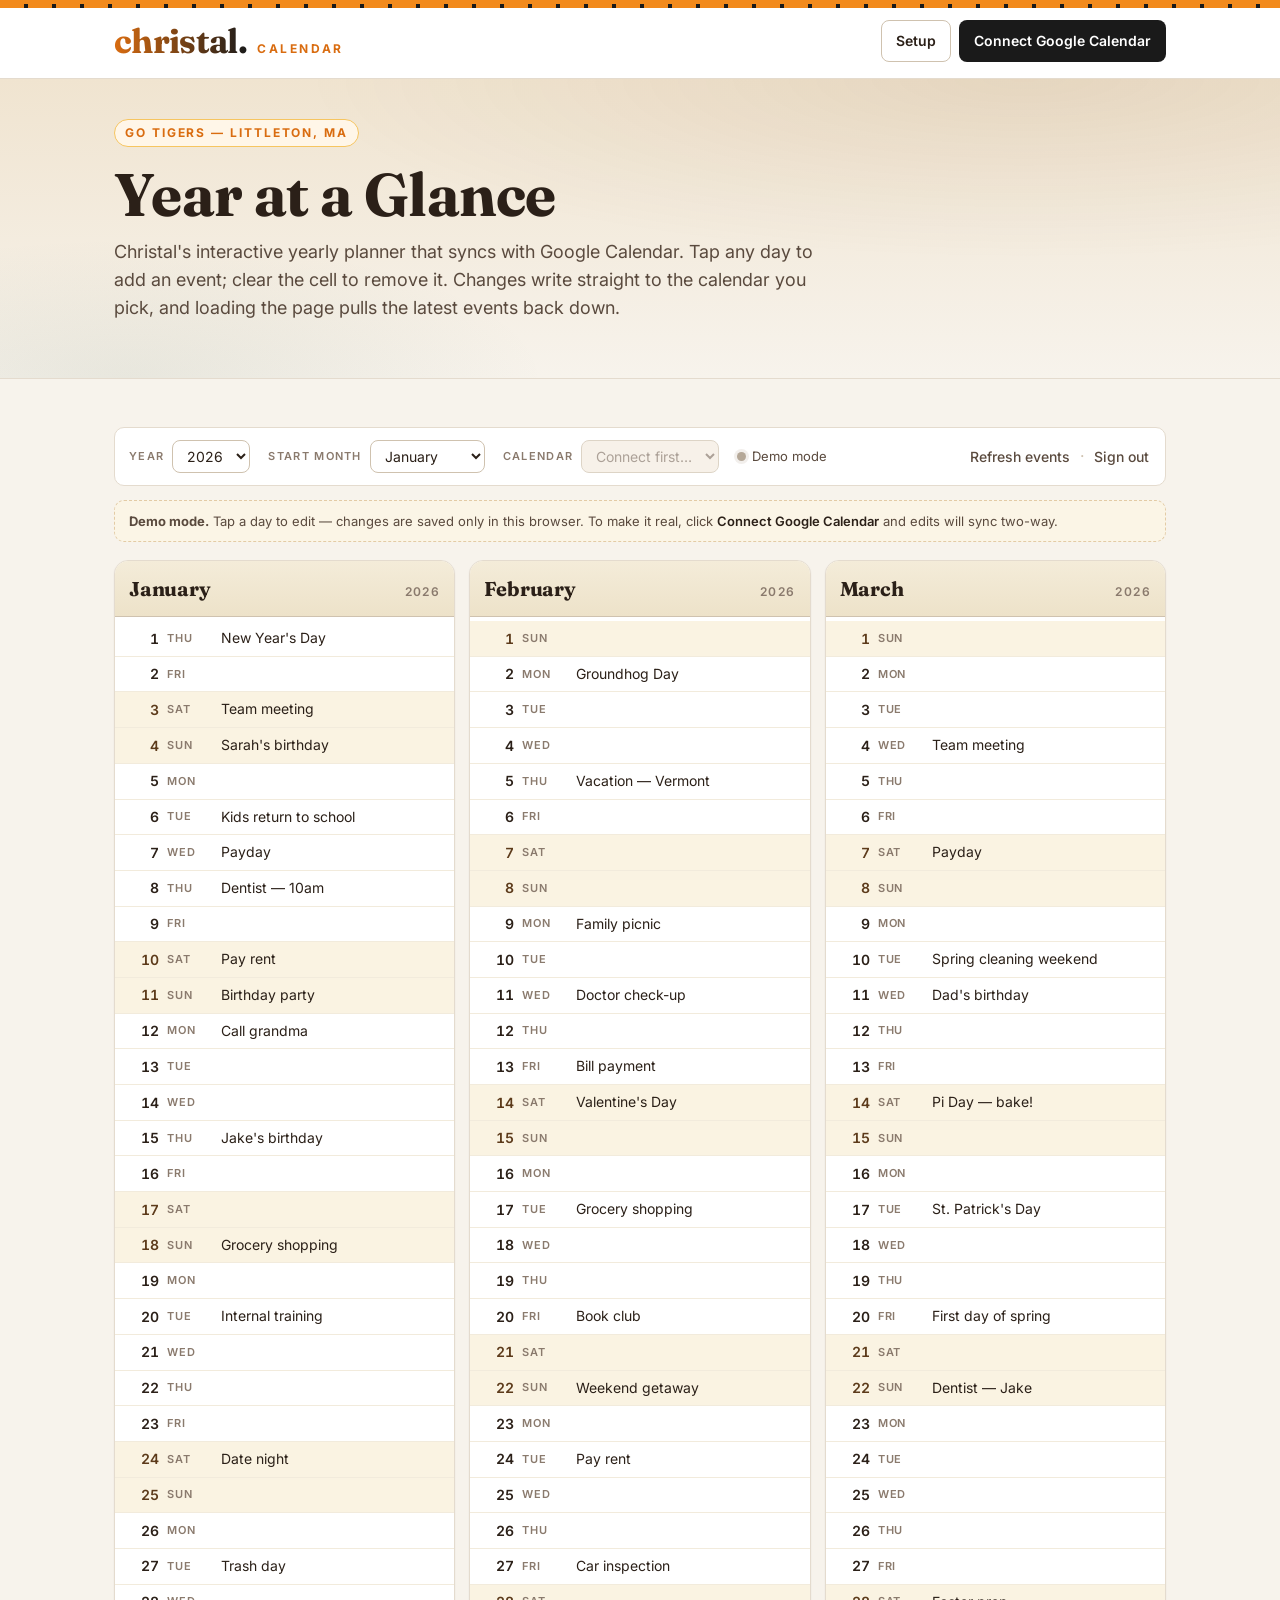
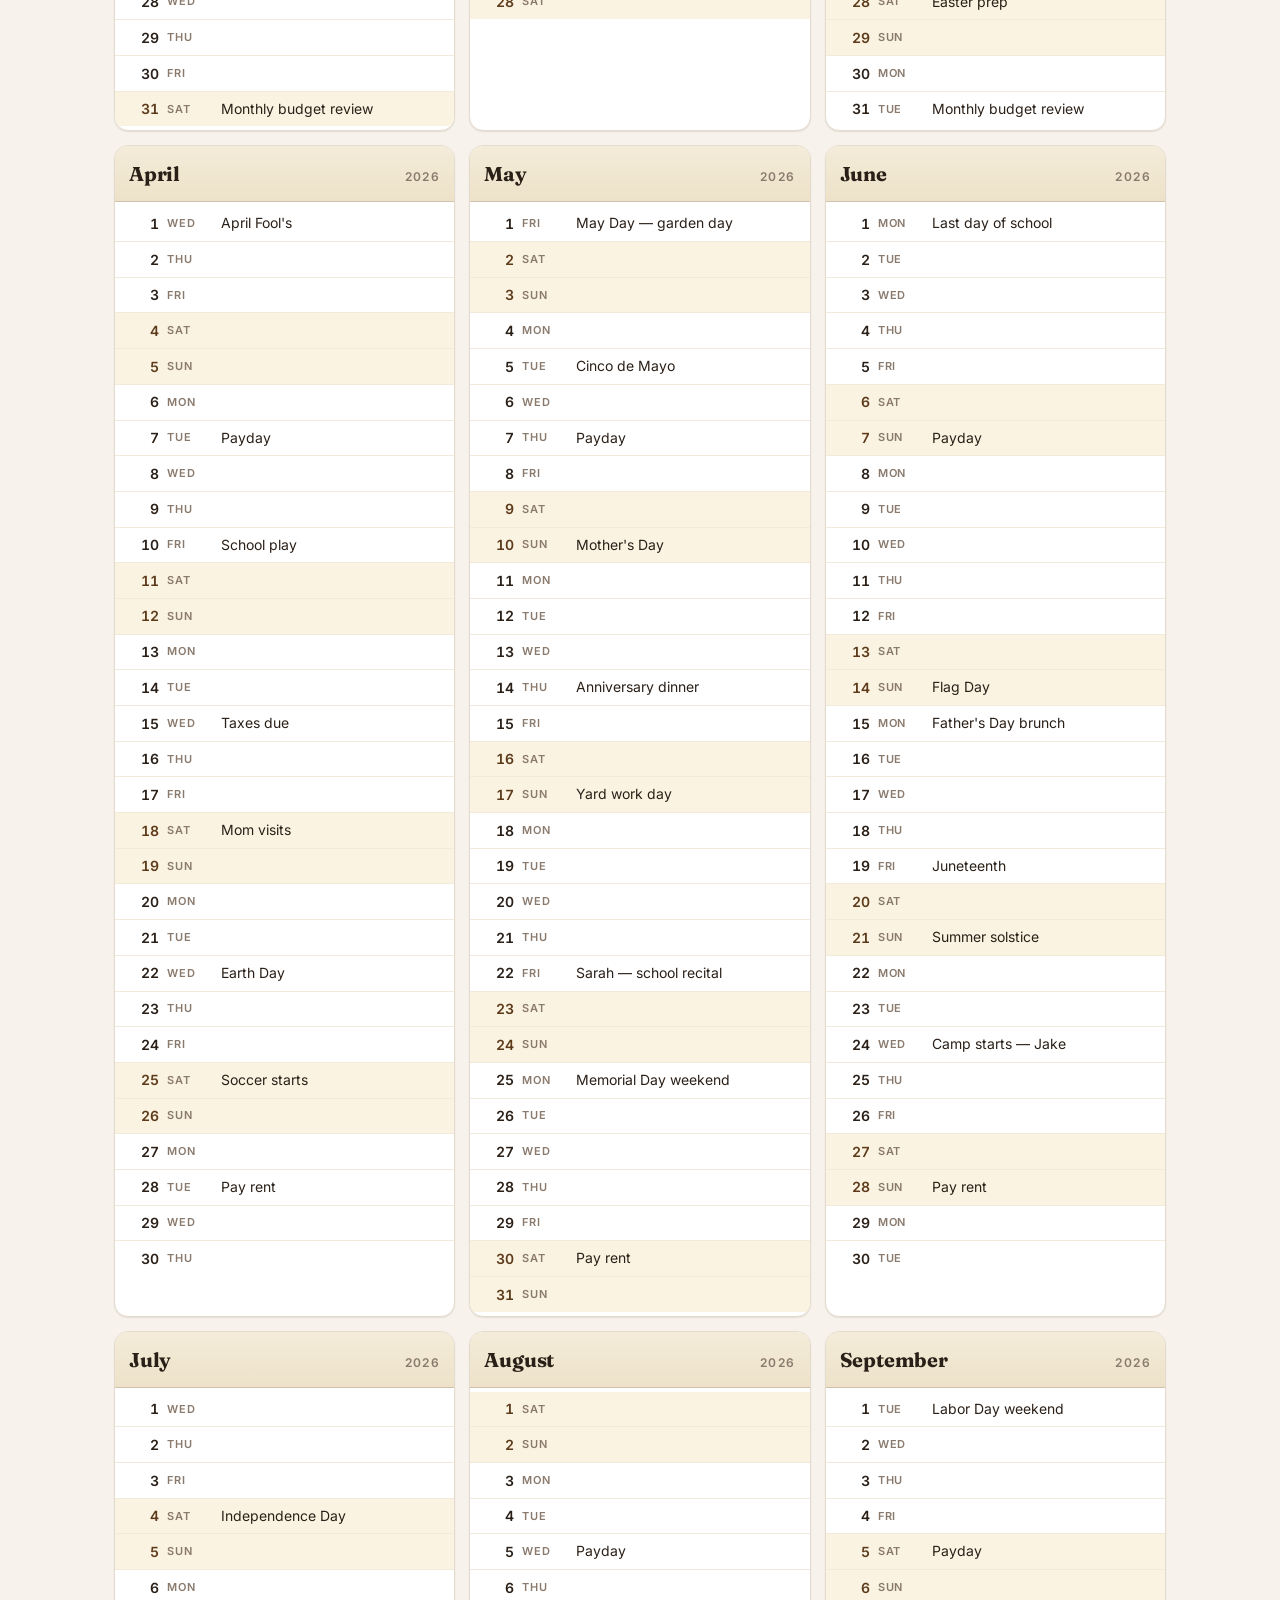
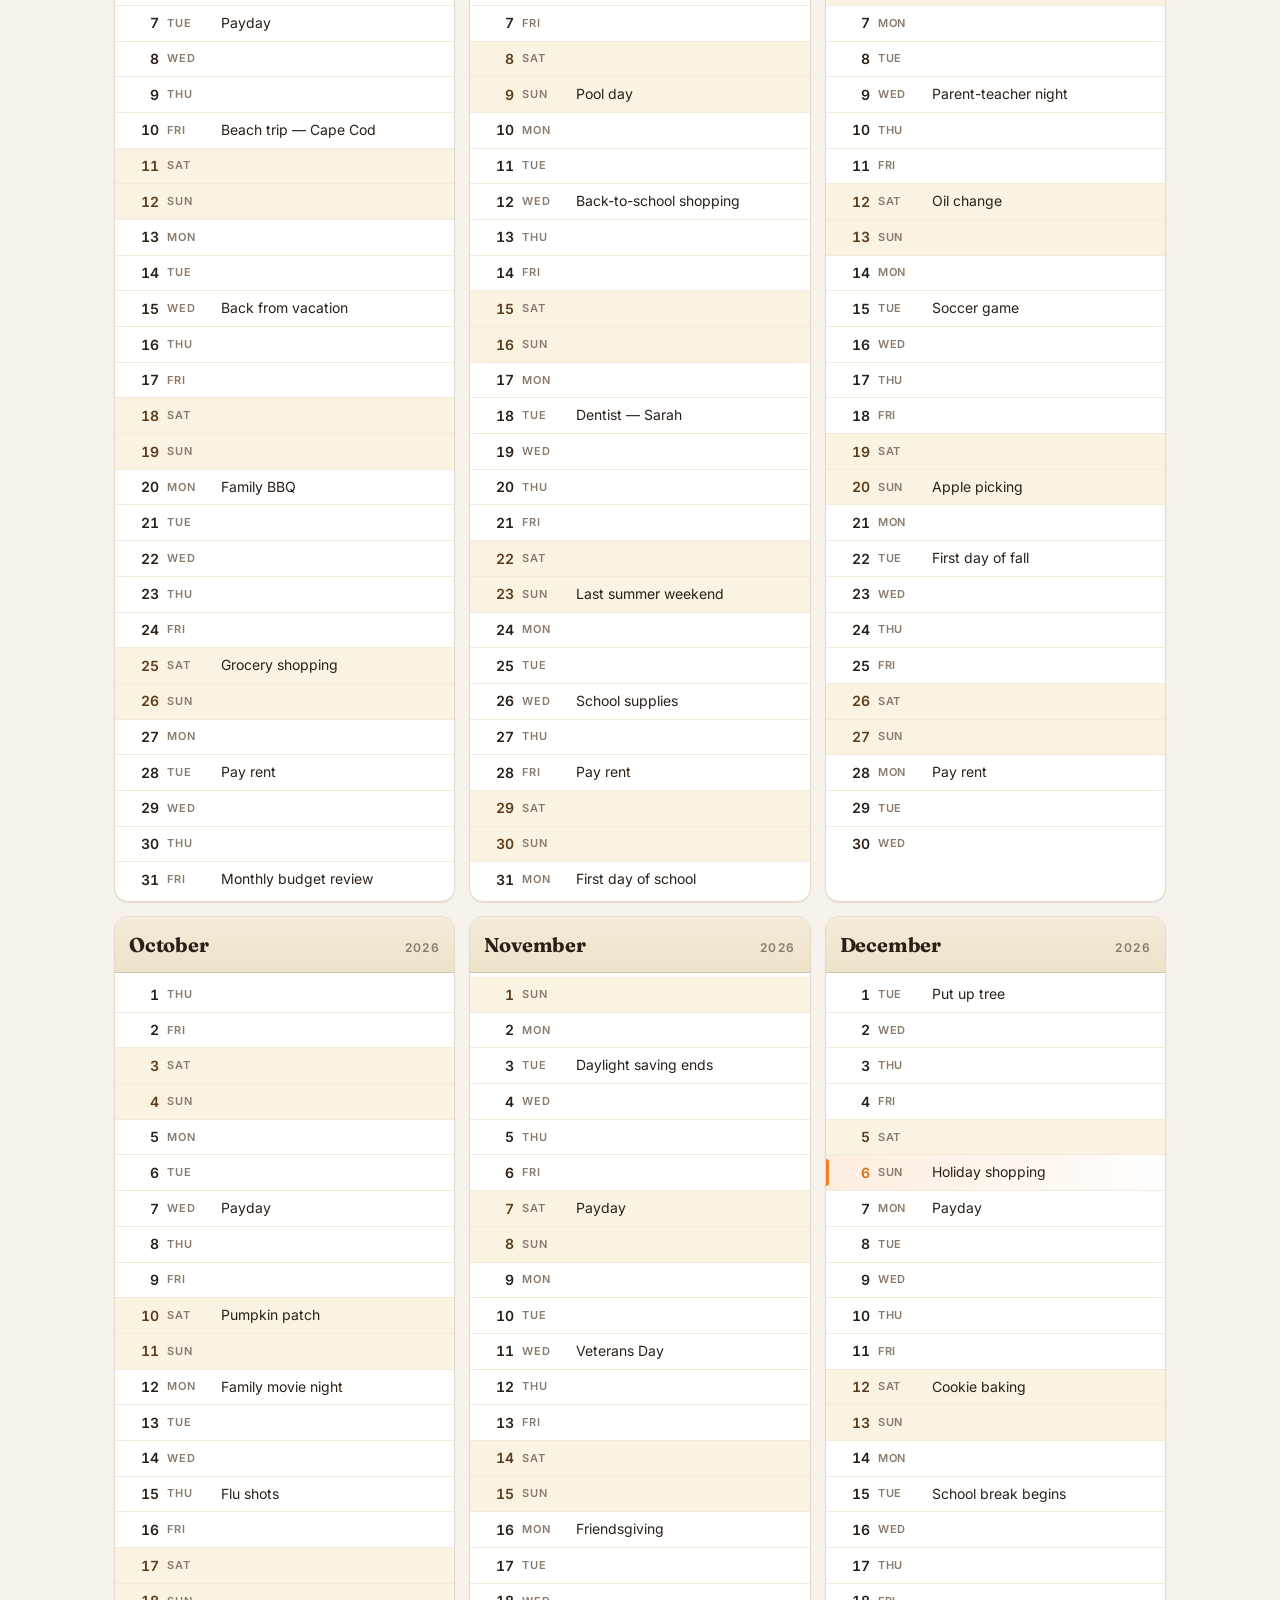
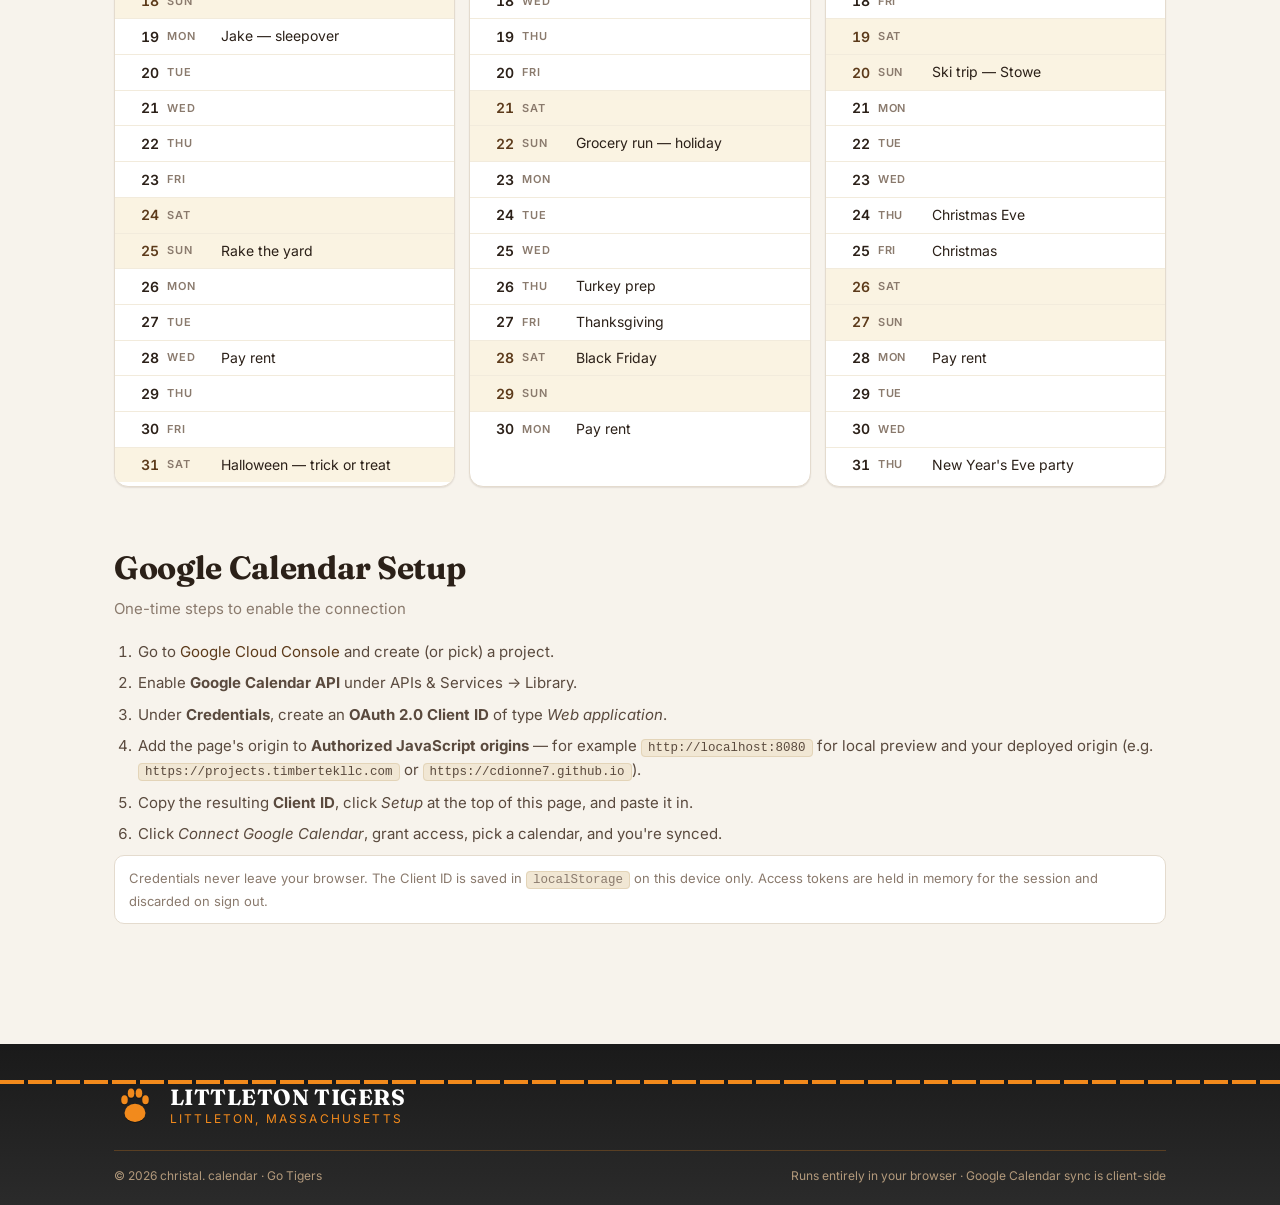
==== commit 168e37b0: "Add Start Month picker and rebrand calendar page with Littleton Tigers theme - Wire a Start Month se" ====
--- a/calendar.html
+++ b/calendar.html
@@ -31,12 +31,12 @@
 
   <section class="hero hero-compact">
     <div class="container hero-inner">
-      <div class="hero-eyebrow">Christal's Planner</div>
+      <div class="hero-eyebrow">Go Tigers — Littleton, MA</div>
       <h1 class="hero-title">Year at a Glance</h1>
       <p class="hero-lede">
-        An interactive yearly planner that syncs with Google Calendar. Tap any day to add an event;
-        clear the cell to remove it. Changes write straight to the calendar you pick, and loading the
-        page pulls the latest events back down.
+        Christal's interactive yearly planner that syncs with Google Calendar. Tap any day to add an
+        event; clear the cell to remove it. Changes write straight to the calendar you pick, and
+        loading the page pulls the latest events back down.
       </p>
     </div>
   </section>
@@ -48,6 +48,11 @@
         <div class="toolbar-group">
           <label class="toolbar-label" for="yearSelect">Year</label>
           <select id="yearSelect" class="toolbar-select" aria-label="Year"></select>
+        </div>
+
+        <div class="toolbar-group">
+          <label class="toolbar-label" for="startMonthSelect">Start month</label>
+          <select id="startMonthSelect" class="toolbar-select" aria-label="Start month"></select>
         </div>
 
         <div class="toolbar-group">
@@ -121,20 +126,26 @@
     </div>
   </div>
 
-  <footer class="site-footer">
+  <footer class="site-footer site-footer-tigers">
     <div class="container footer-inner">
       <div class="footer-brand">
-        <img class="footer-logo" src="assets/timbertek-logo.png" alt="Timber Tek LLC" />
-        <div class="footer-tag">General contracting &middot; Timber framing &middot; Remodels</div>
-      </div>
-      <div class="footer-links">
-        <a href="index.html">Project Plan</a>
-        <a href="https://www.timbertekllc.com" target="_blank" rel="noopener">www.timbertekllc.com</a>
-        <a href="mailto:build@timbertekllc.com">build@timbertekllc.com</a>
+        <div class="tigers-mark" aria-label="Littleton Tigers">
+          <svg class="tigers-paw" viewBox="0 0 64 64" aria-hidden="true">
+            <ellipse cx="32" cy="44" rx="16" ry="14"/>
+            <ellipse cx="16" cy="24" rx="5" ry="7"/>
+            <ellipse cx="26" cy="14" rx="5" ry="7"/>
+            <ellipse cx="38" cy="14" rx="5" ry="7"/>
+            <ellipse cx="48" cy="24" rx="5" ry="7"/>
+          </svg>
+          <div class="tigers-text">
+            <span class="tigers-name">Littleton Tigers</span>
+            <span class="tigers-sub">Littleton, Massachusetts</span>
+          </div>
+        </div>
       </div>
       <div class="footer-fine">
-        <div>&copy; <span id="year"></span> Timber Tek LLC. All rights reserved.</div>
-        <div class="footer-note">Hosted on GitHub Pages &middot; Google Calendar sync runs entirely in your browser</div>
+        <div>&copy; <span id="year"></span> christal. calendar &middot; Go Tigers</div>
+        <div class="footer-note">Runs entirely in your browser &middot; Google Calendar sync is client-side</div>
       </div>
     </div>
   </footer>
--- a/calendar.css
+++ b/calendar.css
@@ -1,4 +1,16 @@
 /* Yearly planner — additive styles on top of styles.css */
+
+/* Tigers theme palette (Littleton, MA) — orange + black */
+.hero, .site-header, .site-footer, .main-content {
+  /* scope palette overrides to the calendar page; styles.css vars already cascade */
+}
+:root {
+  --tiger-orange: #f28a1c;
+  --tiger-orange-deep: #d96c10;
+  --tiger-black: #1a1a1a;
+  --tiger-black-soft: #2b2b2b;
+  --tiger-gold: #f6c560;
+}
 
 /* Christal. Calendar wordmark */
 .brand-christal {
@@ -14,26 +26,98 @@
   font-weight: 700;
   font-size: 34px;
   letter-spacing: -0.02em;
-  color: var(--ink);
-  background: linear-gradient(90deg, var(--ttek-orange-dark) 0%, var(--wood-dark) 100%);
+  color: var(--tiger-black);
+  background: linear-gradient(90deg, var(--tiger-orange-deep) 0%, var(--tiger-black) 100%);
   -webkit-background-clip: text;
           background-clip: text;
   -webkit-text-fill-color: transparent;
 }
 .christal-sub {
   font-family: var(--font-sans);
-  font-weight: 600;
+  font-weight: 700;
   font-size: 12px;
   letter-spacing: 0.22em;
   text-transform: uppercase;
-  color: var(--ink-mute);
+  color: var(--tiger-orange-deep);
 }
 @media (max-width: 640px) {
   .christal-mark { font-size: 28px; }
   .christal-sub  { font-size: 11px; letter-spacing: 0.18em; }
 }
 
+/* Subtle tiger-stripe top border on the header */
+.site-header {
+  border-top: 4px solid var(--tiger-orange);
+  background:
+    repeating-linear-gradient(90deg,
+      var(--tiger-orange) 0 24px,
+      var(--tiger-black) 24px 28px,
+      var(--tiger-orange) 28px 52px,
+      var(--tiger-black) 52px 56px) top / 100% 4px no-repeat,
+    var(--bg-elev);
+}
+
 .hero-compact { padding: 40px 0 28px; }
+.hero-eyebrow {
+  color: var(--tiger-orange-deep);
+  border-color: var(--tiger-gold);
+  background: #fff6e8;
+}
+
+/* Primary button tinted tiger */
+.btn-primary {
+  background: var(--tiger-black);
+  color: #fff;
+}
+.btn-primary:hover { background: var(--tiger-orange-deep); }
+
+/* Tigers footer block */
+.site-footer-tigers {
+  background: linear-gradient(180deg, var(--tiger-black) 0%, var(--tiger-black-soft) 100%);
+  color: #e8d6bd;
+  position: relative;
+}
+.site-footer-tigers::before {
+  content: "";
+  display: block;
+  height: 4px;
+  background: repeating-linear-gradient(90deg,
+    var(--tiger-orange) 0 24px,
+    var(--tiger-black) 24px 28px,
+    var(--tiger-orange) 28px 52px,
+    var(--tiger-black) 52px 56px);
+}
+.tigers-mark {
+  display: flex;
+  align-items: center;
+  gap: 14px;
+}
+.tigers-paw {
+  width: 42px; height: 42px;
+  fill: var(--tiger-orange);
+  flex: 0 0 auto;
+  filter: drop-shadow(0 1px 0 rgba(0,0,0,0.35));
+}
+.tigers-text { display: flex; flex-direction: column; line-height: 1.1; }
+.tigers-name {
+  font-family: var(--font-serif);
+  font-weight: 700;
+  font-size: 22px;
+  letter-spacing: 0.02em;
+  color: #fff;
+  text-transform: uppercase;
+}
+.tigers-sub {
+  font-size: 12px;
+  letter-spacing: 0.18em;
+  text-transform: uppercase;
+  color: var(--tiger-orange);
+  margin-top: 3px;
+}
+.site-footer-tigers .footer-fine {
+  border-top-color: rgba(242, 138, 28, 0.25);
+  color: #b39a7c;
+}
 
 /* Toolbar */
 .planner-toolbar {
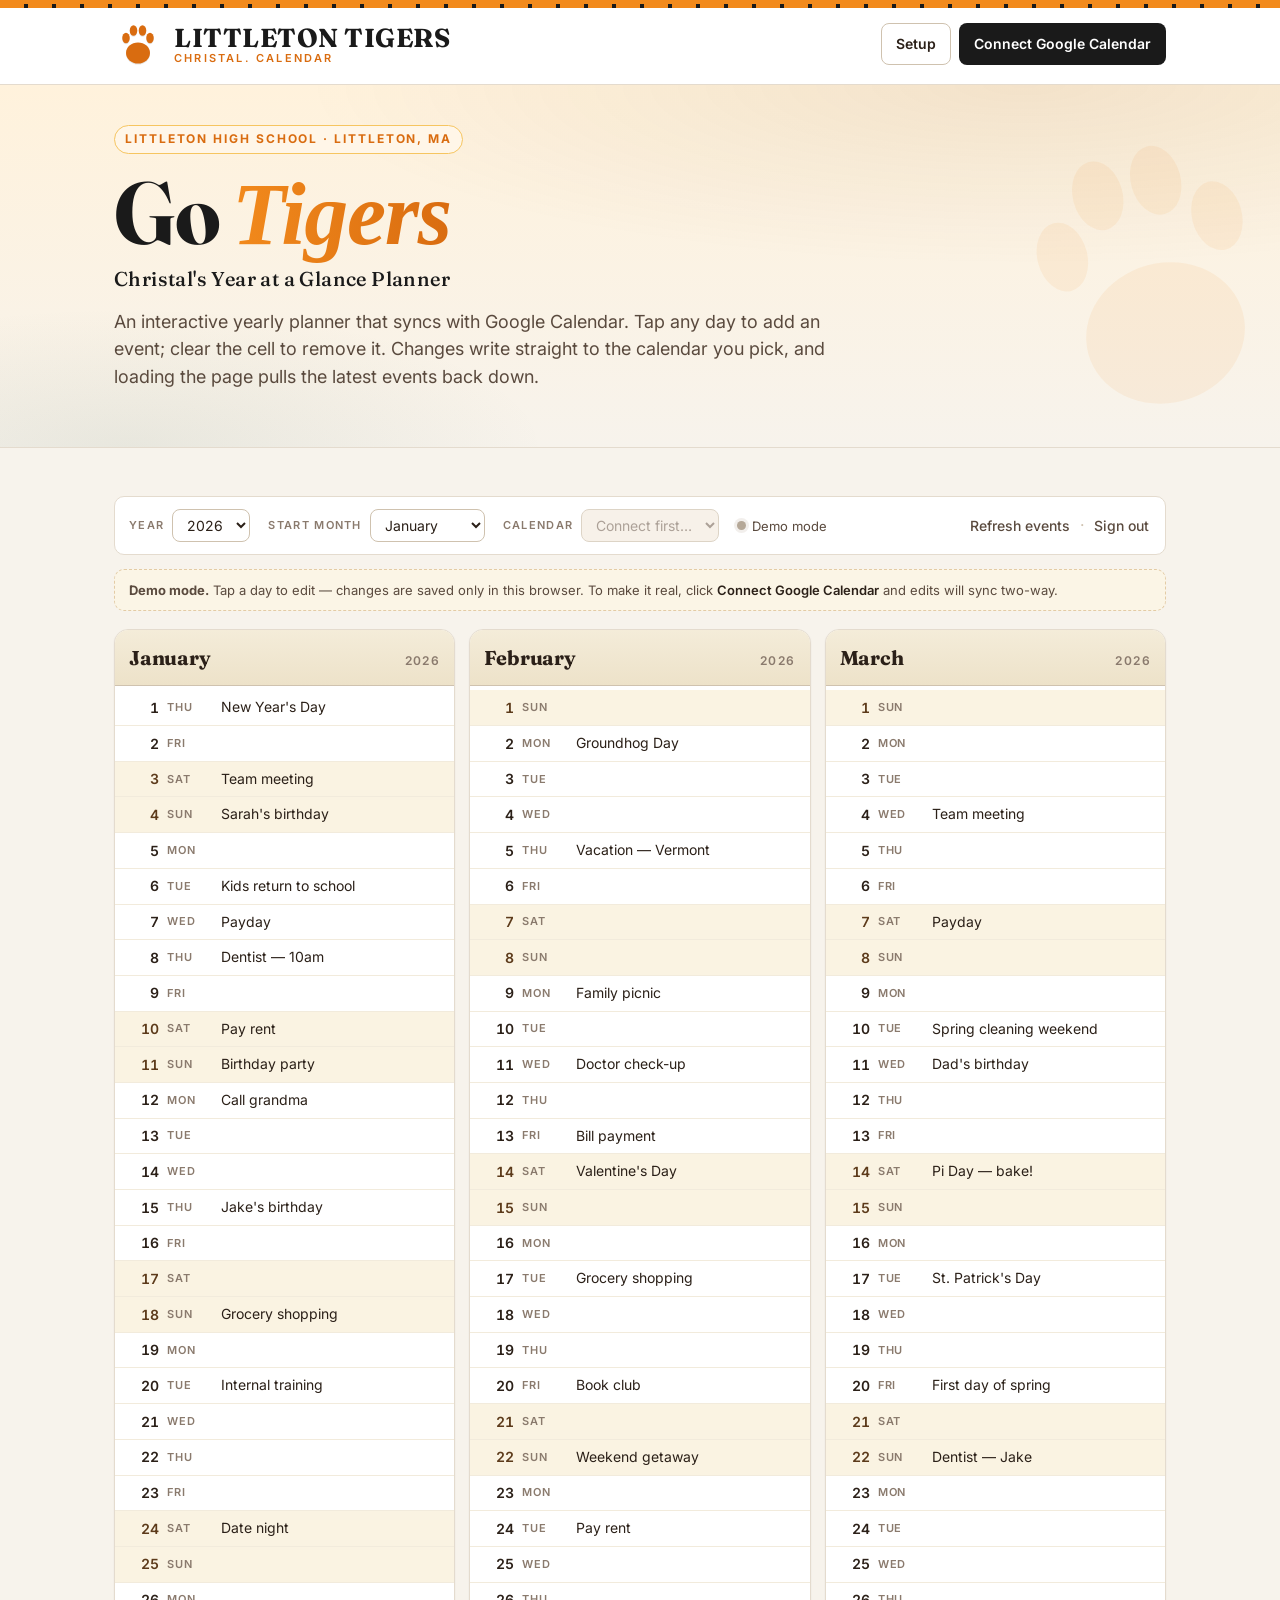
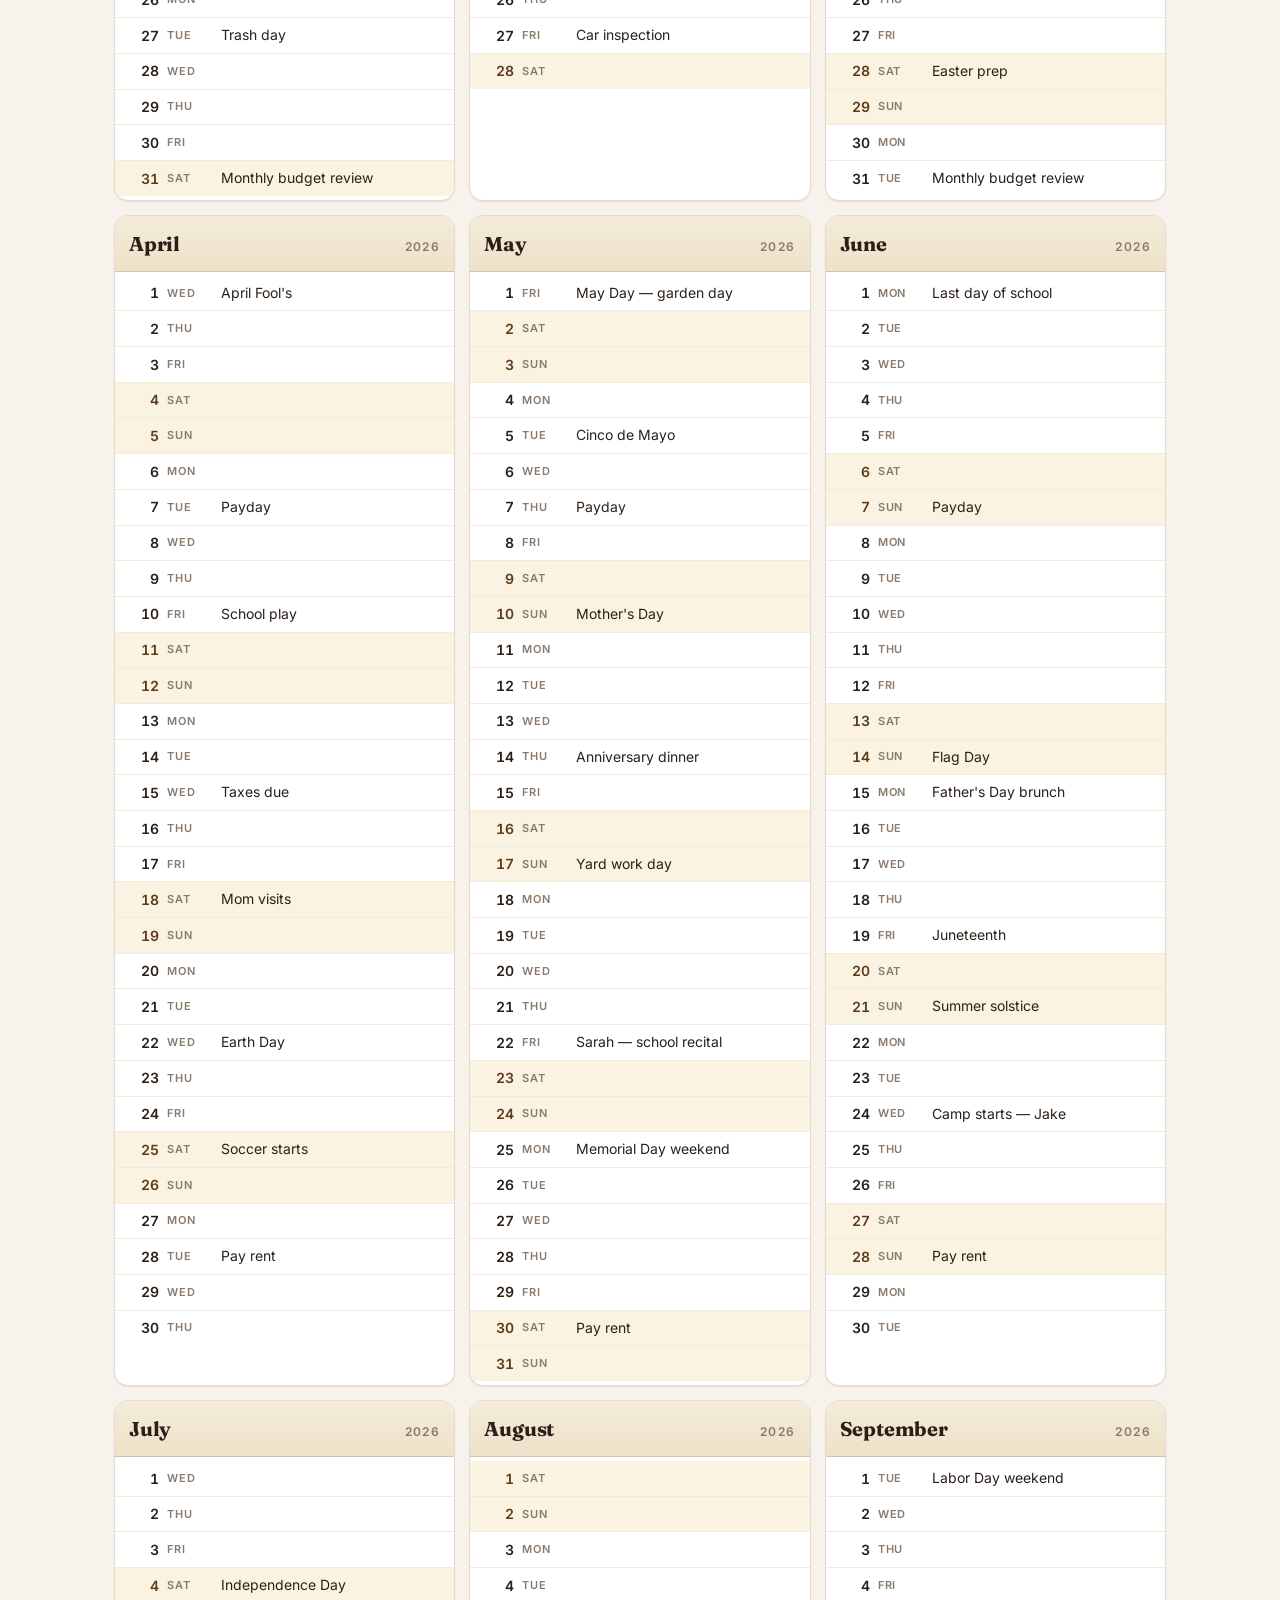
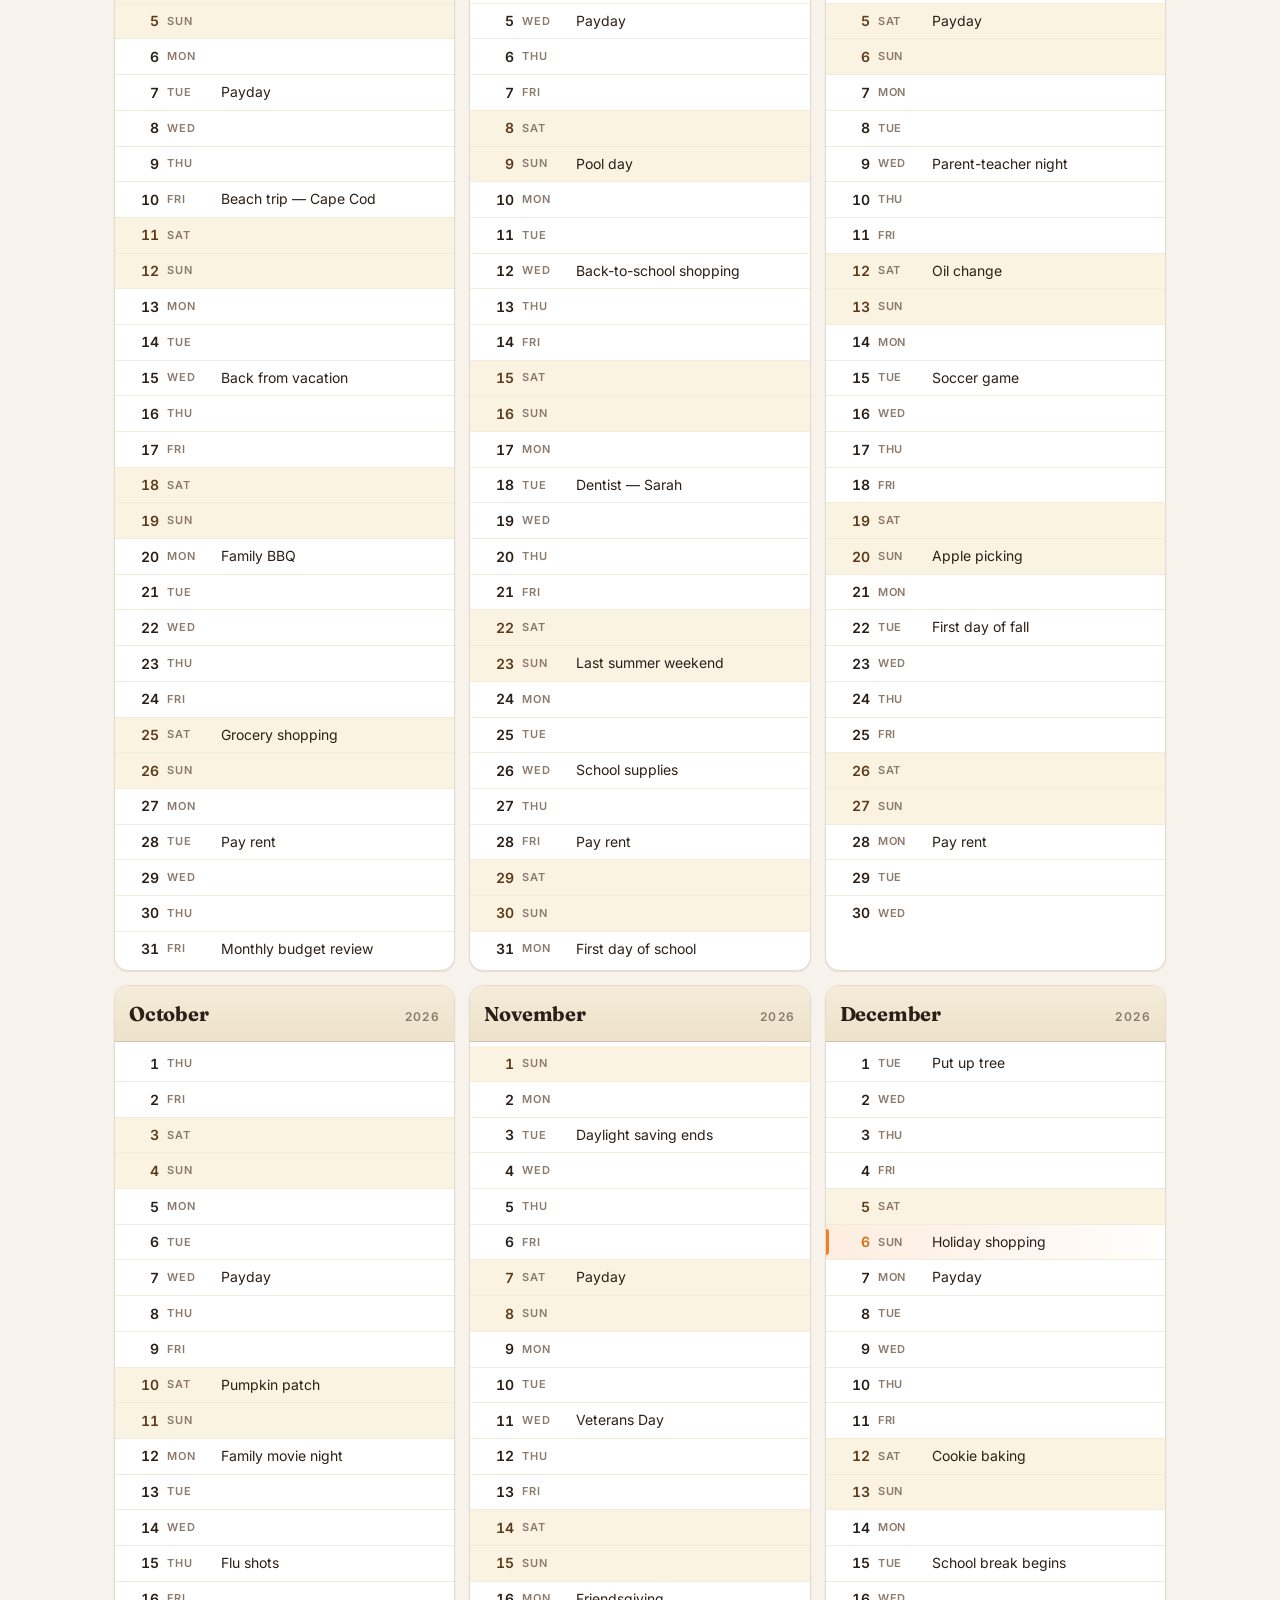
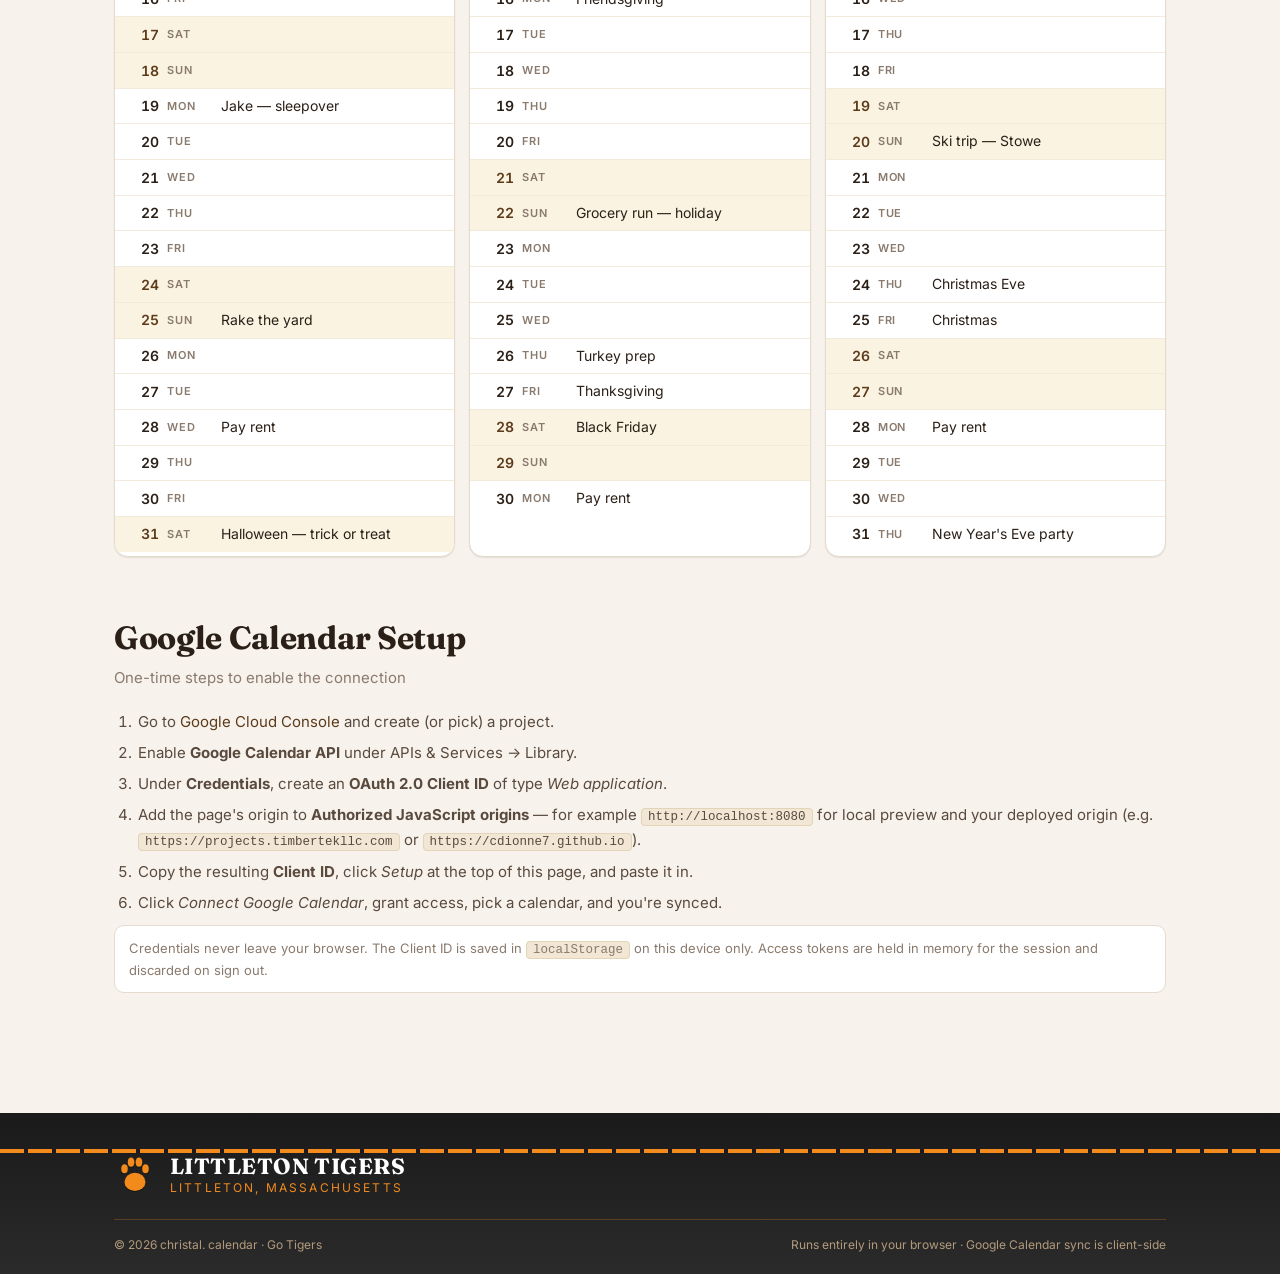
==== commit 59ce0bb4: "Make Littleton Tigers branding the primary visual identity Lead the header with a tiger-paw mark and" ====
--- a/calendar.html
+++ b/calendar.html
@@ -17,9 +17,18 @@
 
   <header class="site-header">
     <div class="container header-inner">
-      <a class="brand brand-christal" href="calendar.html" aria-label="Christal Calendar">
-        <span class="christal-mark">christal.</span>
-        <span class="christal-sub">calendar</span>
+      <a class="brand brand-tigers" href="calendar.html" aria-label="Littleton Tigers — Christal's Calendar">
+        <svg class="brand-paw" viewBox="0 0 64 64" aria-hidden="true">
+          <ellipse cx="32" cy="44" rx="16" ry="14"/>
+          <ellipse cx="16" cy="24" rx="5" ry="7"/>
+          <ellipse cx="26" cy="14" rx="5" ry="7"/>
+          <ellipse cx="38" cy="14" rx="5" ry="7"/>
+          <ellipse cx="48" cy="24" rx="5" ry="7"/>
+        </svg>
+        <span class="brand-stack">
+          <span class="brand-school">Littleton Tigers</span>
+          <span class="brand-app">christal. calendar</span>
+        </span>
       </a>
 
       <nav class="header-actions" aria-label="Primary navigation">
@@ -29,16 +38,24 @@
     </div>
   </header>
 
-  <section class="hero hero-compact">
+  <section class="hero hero-compact hero-tigers">
     <div class="container hero-inner">
-      <div class="hero-eyebrow">Go Tigers — Littleton, MA</div>
-      <h1 class="hero-title">Year at a Glance</h1>
+      <div class="hero-eyebrow">Littleton High School &middot; Littleton, MA</div>
+      <h1 class="hero-title"><span class="hero-go">Go</span> <span class="hero-word-tigers">Tigers</span></h1>
+      <p class="hero-sub">Christal's Year at a Glance Planner</p>
       <p class="hero-lede">
-        Christal's interactive yearly planner that syncs with Google Calendar. Tap any day to add an
-        event; clear the cell to remove it. Changes write straight to the calendar you pick, and
-        loading the page pulls the latest events back down.
+        An interactive yearly planner that syncs with Google Calendar. Tap any day to add an event;
+        clear the cell to remove it. Changes write straight to the calendar you pick, and loading the
+        page pulls the latest events back down.
       </p>
     </div>
+    <svg class="hero-paw-watermark" viewBox="0 0 64 64" aria-hidden="true">
+      <ellipse cx="32" cy="44" rx="16" ry="14"/>
+      <ellipse cx="16" cy="24" rx="5" ry="7"/>
+      <ellipse cx="26" cy="14" rx="5" ry="7"/>
+      <ellipse cx="38" cy="14" rx="5" ry="7"/>
+      <ellipse cx="48" cy="24" rx="5" ry="7"/>
+    </svg>
   </section>
 
   <main class="container main-content">
--- a/calendar.css
+++ b/calendar.css
@@ -12,37 +12,42 @@
   --tiger-gold: #f6c560;
 }
 
-/* Christal. Calendar wordmark */
-.brand-christal {
+/* Littleton Tigers header wordmark */
+.brand-tigers {
   display: inline-flex;
-  align-items: baseline;
-  gap: 10px;
+  align-items: center;
+  gap: 12px;
   text-decoration: none;
   line-height: 1;
 }
-.brand-christal:hover { text-decoration: none; }
-.christal-mark {
+.brand-tigers:hover { text-decoration: none; }
+.brand-paw {
+  width: 48px; height: 48px;
+  fill: var(--tiger-orange-deep);
+  flex: 0 0 auto;
+  filter: drop-shadow(0 1px 0 rgba(0,0,0,0.1));
+}
+.brand-stack { display: flex; flex-direction: column; gap: 2px; }
+.brand-school {
   font-family: var(--font-serif);
   font-weight: 700;
-  font-size: 34px;
-  letter-spacing: -0.02em;
+  font-size: 26px;
+  letter-spacing: 0.02em;
+  text-transform: uppercase;
   color: var(--tiger-black);
-  background: linear-gradient(90deg, var(--tiger-orange-deep) 0%, var(--tiger-black) 100%);
-  -webkit-background-clip: text;
-          background-clip: text;
-  -webkit-text-fill-color: transparent;
-}
-.christal-sub {
+}
+.brand-app {
   font-family: var(--font-sans);
-  font-weight: 700;
-  font-size: 12px;
-  letter-spacing: 0.22em;
+  font-weight: 600;
+  font-size: 11px;
+  letter-spacing: 0.2em;
   text-transform: uppercase;
   color: var(--tiger-orange-deep);
 }
 @media (max-width: 640px) {
-  .christal-mark { font-size: 28px; }
-  .christal-sub  { font-size: 11px; letter-spacing: 0.18em; }
+  .brand-paw { width: 38px; height: 38px; }
+  .brand-school { font-size: 20px; }
+  .brand-app { font-size: 10px; letter-spacing: 0.16em; }
 }
 
 /* Subtle tiger-stripe top border on the header */
@@ -62,6 +67,52 @@
   color: var(--tiger-orange-deep);
   border-color: var(--tiger-gold);
   background: #fff6e8;
+}
+
+/* Tigers hero */
+.hero-tigers {
+  background:
+    linear-gradient(180deg, #fff2dc 0%, var(--bg) 100%);
+  position: relative;
+  overflow: hidden;
+}
+.hero-tigers .hero-title {
+  font-size: clamp(48px, 8vw, 88px);
+  margin: 14px 0 4px;
+  letter-spacing: -0.015em;
+  line-height: 1;
+}
+.hero-tigers .hero-go {
+  color: var(--tiger-black);
+}
+.hero-word-tigers {
+  background: linear-gradient(90deg, var(--tiger-orange) 0%, var(--tiger-orange-deep) 100%);
+  -webkit-background-clip: text;
+          background-clip: text;
+  -webkit-text-fill-color: transparent;
+  font-style: italic;
+}
+.hero-sub {
+  font-family: var(--font-serif);
+  font-weight: 500;
+  font-size: clamp(16px, 2vw, 20px);
+  color: var(--tiger-black);
+  margin: 0 0 14px;
+  letter-spacing: 0.02em;
+}
+.hero-paw-watermark {
+  position: absolute;
+  right: -30px;
+  top: 30px;
+  width: 320px;
+  height: 320px;
+  fill: var(--tiger-orange);
+  opacity: 0.08;
+  pointer-events: none;
+  transform: rotate(-15deg);
+}
+@media (max-width: 640px) {
+  .hero-paw-watermark { width: 220px; height: 220px; right: -50px; top: 20px; }
 }
 
 /* Primary button tinted tiger */
